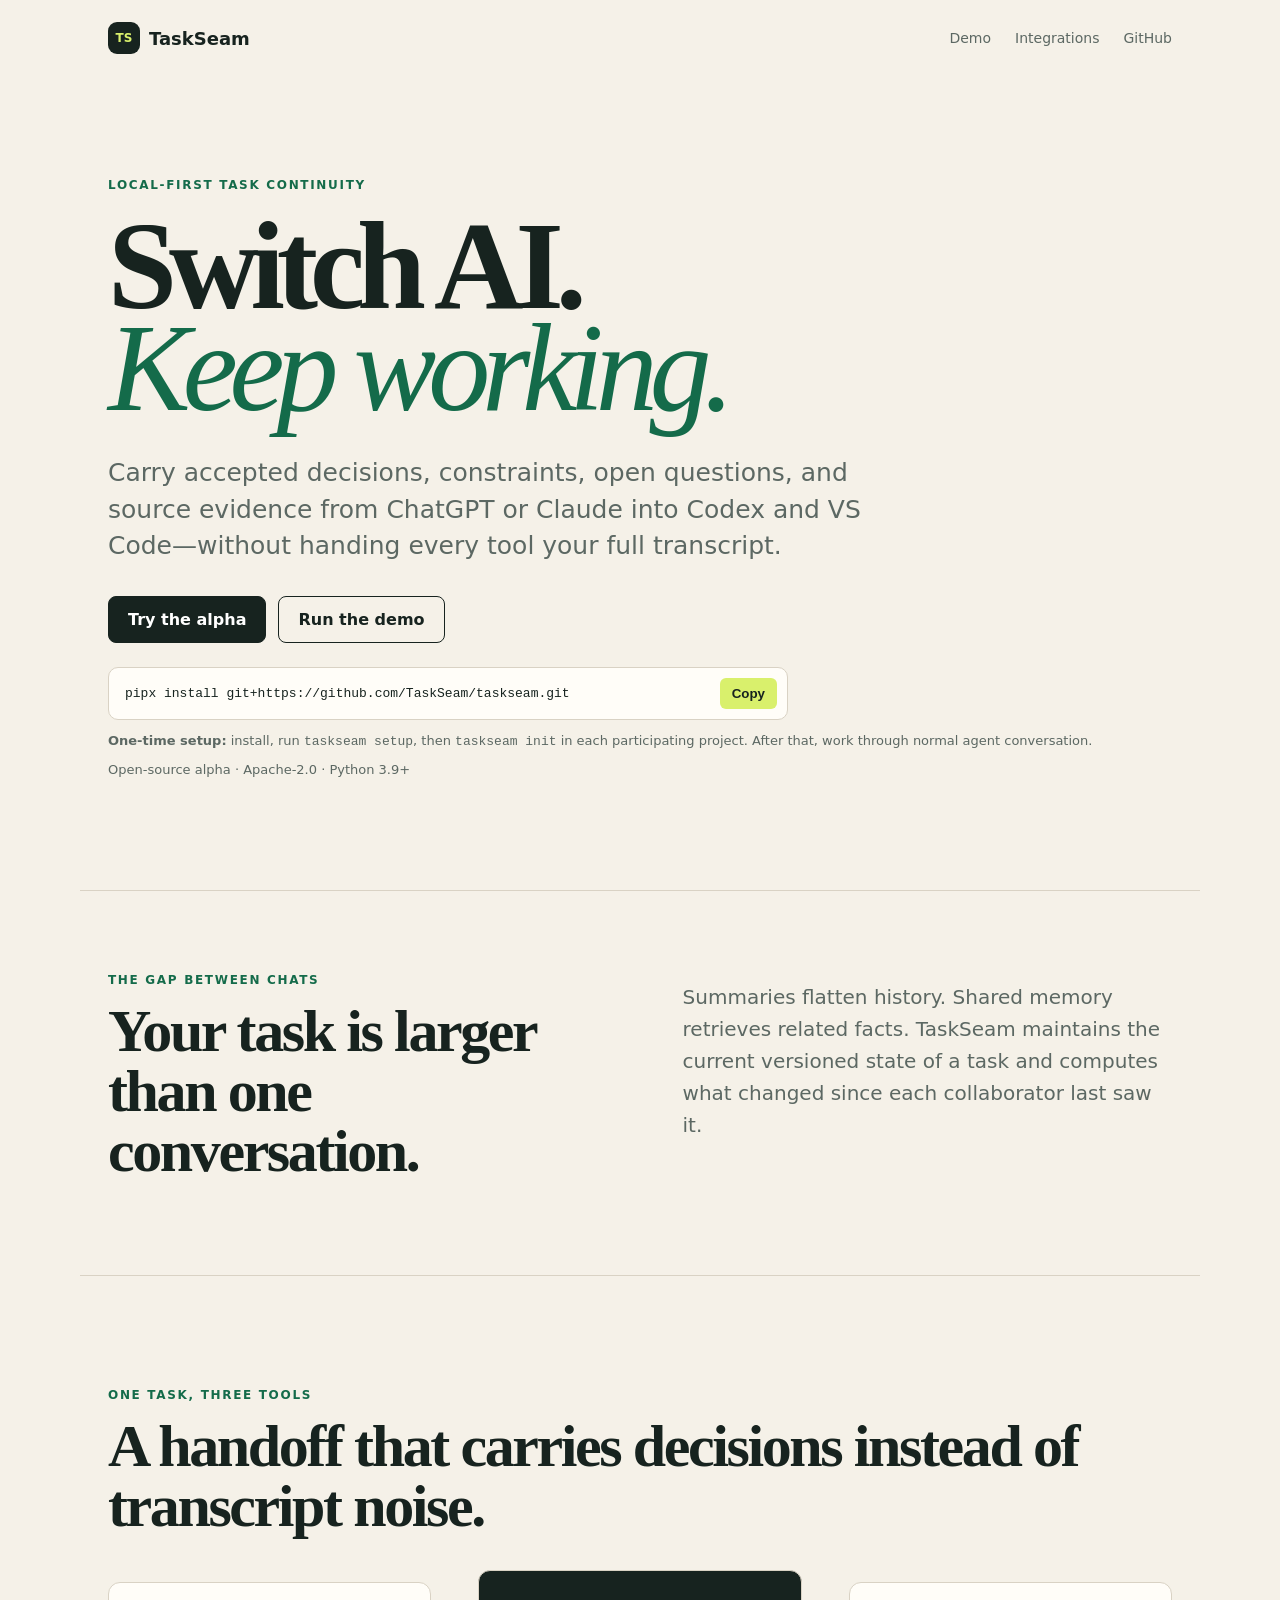
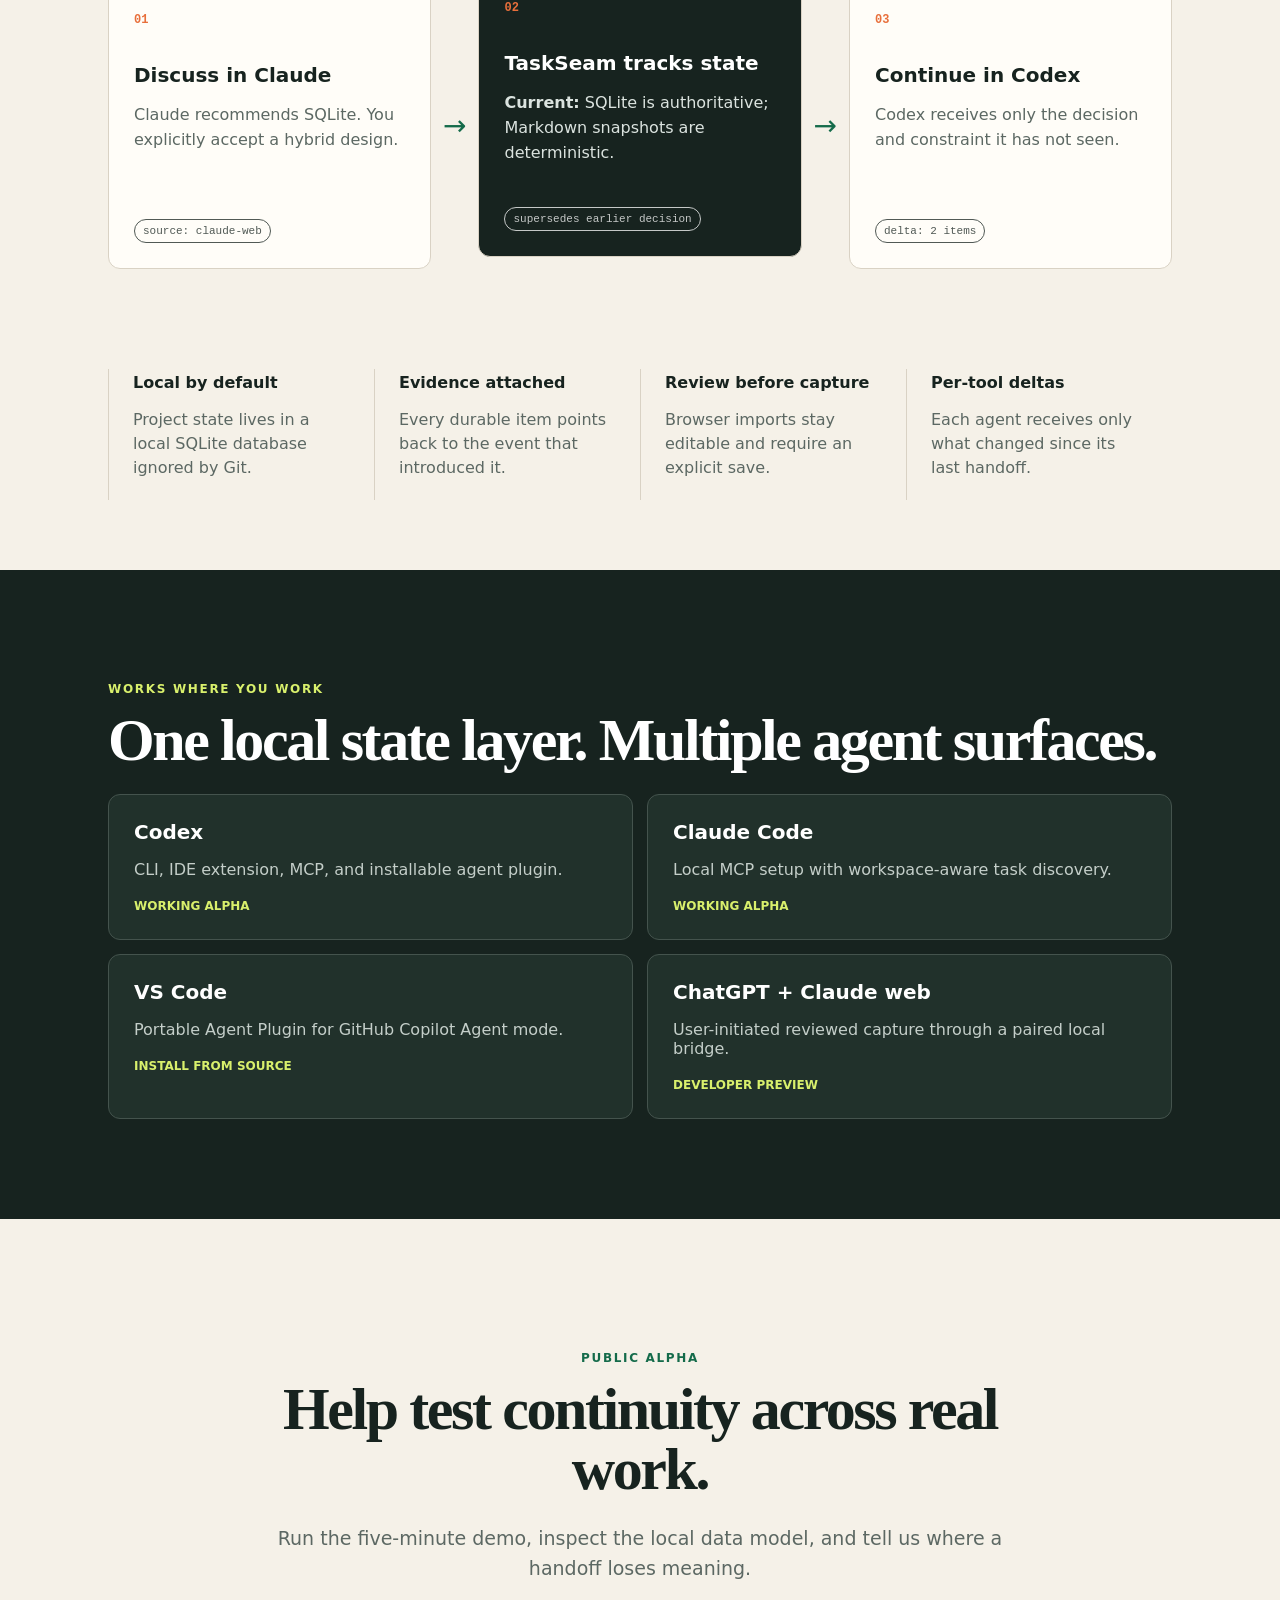
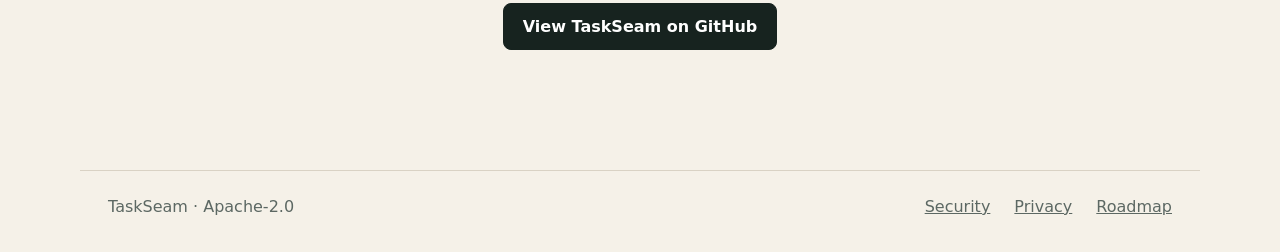
==== site/index.html @ 52f218f9 "Simplify public onboarding" ====
<!doctype html>
<html lang="en">
<head>
  <meta charset="utf-8">
  <meta name="viewport" content="width=device-width,initial-scale=1">
  <meta name="description" content="TaskSeam keeps accepted decisions, open questions, and source evidence continuous across AI tools.">
  <title>TaskSeam — Switch AI. Keep working.</title>
  <link rel="stylesheet" href="styles.css">
</head>
<body>
  <header class="nav wrap">
    <a class="brand" href="#top" aria-label="TaskSeam home"><span>TS</span> TaskSeam</a>
    <nav aria-label="Main navigation">
      <a href="#demo">Demo</a>
      <a href="#integrations">Integrations</a>
      <a href="https://github.com/TaskSeam/taskseam">GitHub</a>
    </nav>
  </header>

  <main id="top">
    <section class="hero wrap">
      <p class="eyebrow">LOCAL-FIRST TASK CONTINUITY</p>
      <h1>Switch AI.<br><em>Keep working.</em></h1>
      <p class="lede">Carry accepted decisions, constraints, open questions, and source evidence from ChatGPT or Claude into Codex and VS Code—without handing every tool your full transcript.</p>
      <div class="actions">
        <a class="button primary" href="https://github.com/TaskSeam/taskseam/blob/main/docs/QUICKSTART.md">Try the alpha</a>
        <a class="button" href="https://github.com/TaskSeam/taskseam/blob/main/docs/DEMO.md">Run the demo</a>
      </div>
      <div class="install" aria-label="Install command">
        <code>pipx install git+https://github.com/TaskSeam/taskseam.git</code>
        <button id="copy" type="button">Copy</button>
      </div>
      <p class="availability"><strong>One-time setup:</strong> install, run <code>taskseam setup</code>, then <code>taskseam init</code> in each participating project. After that, work through normal agent conversation.</p>
      <p class="availability">Open-source alpha · Apache-2.0 · Python 3.9+</p>
    </section>

    <section class="problem wrap">
      <div>
        <p class="eyebrow">THE GAP BETWEEN CHATS</p>
        <h2>Your task is larger than one conversation.</h2>
      </div>
      <p>Summaries flatten history. Shared memory retrieves related facts. TaskSeam maintains the current versioned state of a task and computes what changed since each collaborator last saw it.</p>
    </section>

    <section id="demo" class="demo wrap">
      <p class="eyebrow">ONE TASK, THREE TOOLS</p>
      <h2>A handoff that carries decisions instead of transcript noise.</h2>
      <div class="flow" aria-label="TaskSeam example flow">
        <article>
          <span class="number">01</span>
          <h3>Discuss in Claude</h3>
          <p>Claude recommends SQLite. You explicitly accept a hybrid design.</p>
          <span class="tag">source: claude-web</span>
        </article>
        <div class="arrow" aria-hidden="true">→</div>
        <article class="state">
          <span class="number">02</span>
          <h3>TaskSeam tracks state</h3>
          <p><strong>Current:</strong> SQLite is authoritative; Markdown snapshots are deterministic.</p>
          <span class="tag">supersedes earlier decision</span>
        </article>
        <div class="arrow" aria-hidden="true">→</div>
        <article>
          <span class="number">03</span>
          <h3>Continue in Codex</h3>
          <p>Codex receives only the decision and constraint it has not seen.</p>
          <span class="tag">delta: 2 items</span>
        </article>
      </div>
    </section>

    <section class="principles wrap">
      <article><strong>Local by default</strong><p>Project state lives in a local SQLite database ignored by Git.</p></article>
      <article><strong>Evidence attached</strong><p>Every durable item points back to the event that introduced it.</p></article>
      <article><strong>Review before capture</strong><p>Browser imports stay editable and require an explicit save.</p></article>
      <article><strong>Per-tool deltas</strong><p>Each agent receives only what changed since its last handoff.</p></article>
    </section>

    <section id="integrations" class="integrations wrap">
      <p class="eyebrow">WORKS WHERE YOU WORK</p>
      <h2>One local state layer. Multiple agent surfaces.</h2>
      <div class="grid">
        <article><h3>Codex</h3><p>CLI, IDE extension, MCP, and installable agent plugin.</p><span>Working alpha</span></article>
        <article><h3>Claude Code</h3><p>Local MCP setup with workspace-aware task discovery.</p><span>Working alpha</span></article>
        <article><h3>VS Code</h3><p>Portable Agent Plugin for GitHub Copilot Agent mode.</p><span>Install from source</span></article>
        <article><h3>ChatGPT + Claude web</h3><p>User-initiated reviewed capture through a paired local bridge.</p><span>Developer preview</span></article>
      </div>
    </section>

    <section class="cta wrap">
      <p class="eyebrow">PUBLIC ALPHA</p>
      <h2>Help test continuity across real work.</h2>
      <p>Run the five-minute demo, inspect the local data model, and tell us where a handoff loses meaning.</p>
      <a class="button primary" href="https://github.com/TaskSeam/taskseam">View TaskSeam on GitHub</a>
    </section>
  </main>

  <footer class="wrap">
    <span>TaskSeam · Apache-2.0</span>
    <a href="https://github.com/TaskSeam/taskseam/blob/main/SECURITY.md">Security</a>
    <a href="https://github.com/TaskSeam/taskseam/blob/main/PRIVACY.md">Privacy</a>
    <a href="https://github.com/TaskSeam/taskseam/blob/main/ROADMAP.md">Roadmap</a>
  </footer>
  <script src="site.js"></script>
</body>
</html>
---- site/styles.css ----
:root {
  --ink: #17231f;
  --muted: #5c6863;
  --paper: #f5f1e8;
  --panel: #fffdf8;
  --line: #d9d2c4;
  --green: #146b4a;
  --lime: #d9f06c;
  --orange: #e86f3b;
}
* { box-sizing: border-box; }
html { scroll-behavior: smooth; }
body { background: var(--paper); color: var(--ink); font-family: Inter, ui-sans-serif, system-ui, sans-serif; margin: 0; }
a { color: inherit; }
.wrap { margin: auto; max-width: 1120px; padding-left: 28px; padding-right: 28px; }
.nav { align-items: center; display: flex; height: 76px; justify-content: space-between; }
.brand { align-items: center; display: flex; font-size: 18px; font-weight: 800; gap: 9px; text-decoration: none; }
.brand span { align-items: center; background: var(--ink); border-radius: 9px; color: var(--lime); display: inline-flex; font-size: 12px; height: 32px; justify-content: center; width: 32px; }
nav { display: flex; gap: 24px; }
nav a { color: var(--muted); font-size: 14px; text-decoration: none; }
.hero { padding-bottom: 100px; padding-top: 90px; }
.eyebrow { color: var(--green); font-size: 12px; font-weight: 800; letter-spacing: .14em; }
h1 { font-family: Georgia, serif; font-size: clamp(64px, 10vw, 124px); letter-spacing: -.065em; line-height: .82; margin: 24px 0 36px; max-width: 900px; }
h1 em { color: var(--green); font-weight: 400; }
.lede { color: var(--muted); font-size: clamp(18px, 2.2vw, 25px); line-height: 1.45; max-width: 760px; }
.actions { display: flex; flex-wrap: wrap; gap: 12px; margin: 32px 0 24px; }
.button { border: 1px solid var(--ink); border-radius: 8px; display: inline-block; font-weight: 750; padding: 13px 19px; text-decoration: none; }
.button.primary { background: var(--ink); color: white; }
.install { align-items: center; background: var(--panel); border: 1px solid var(--line); border-radius: 10px; display: flex; justify-content: space-between; max-width: 680px; padding: 10px 10px 10px 16px; }
.install code { overflow: hidden; text-overflow: ellipsis; white-space: nowrap; }
.install button { background: var(--lime); border: 0; border-radius: 6px; color: var(--ink); cursor: pointer; font-weight: 800; padding: 8px 12px; }
.availability { color: var(--muted); font-size: 13px; }
.problem { border-bottom: 1px solid var(--line); border-top: 1px solid var(--line); display: grid; gap: 8%; grid-template-columns: 1fr 1fr; padding-bottom: 70px; padding-top: 70px; }
h2 { font-family: Georgia, serif; font-size: clamp(36px, 5vw, 60px); letter-spacing: -.04em; line-height: 1; margin: 14px 0 24px; }
.problem > p { color: var(--muted); font-size: 20px; line-height: 1.6; }
.demo, .integrations { padding-bottom: 100px; padding-top: 100px; }
.flow { align-items: stretch; display: grid; grid-template-columns: 1fr auto 1fr auto 1fr; margin-top: 46px; }
.flow article, .grid article { background: var(--panel); border: 1px solid var(--line); border-radius: 12px; padding: 25px; }
.flow article.state { background: var(--ink); color: white; transform: translateY(-12px); }
.number { color: var(--orange); font-family: ui-monospace, monospace; font-size: 12px; font-weight: 800; }
h3 { font-size: 20px; margin: 36px 0 10px; }
.flow p { color: var(--muted); line-height: 1.55; min-height: 100px; }
.flow .state p { color: #dbe3df; }
.tag { border: 1px solid currentColor; border-radius: 99px; display: inline-block; font-family: ui-monospace, monospace; font-size: 11px; opacity: .75; padding: 5px 8px; }
.arrow { align-self: center; color: var(--green); font-size: 28px; padding: 0 12px; }
.principles { display: grid; grid-template-columns: repeat(4, 1fr); padding-bottom: 70px; }
.principles article { border-left: 1px solid var(--line); padding: 4px 24px; }
.principles p { color: var(--muted); line-height: 1.5; }
.integrations { background: var(--ink); color: white; max-width: none; }
.integrations > * { margin-left: auto; margin-right: auto; max-width: 1064px; }
.integrations .eyebrow { color: var(--lime); }
.grid { display: grid; gap: 14px; grid-template-columns: repeat(2, 1fr); }
.grid article { background: #21312b; border-color: #44534d; }
.grid h3 { margin-top: 0; }
.grid p { color: #c4cec9; }
.grid span { color: var(--lime); font-size: 12px; font-weight: 800; text-transform: uppercase; }
.cta { padding-bottom: 120px; padding-top: 120px; text-align: center; }
.cta h2, .cta p { margin-left: auto; margin-right: auto; max-width: 760px; }
.cta > p:not(.eyebrow) { color: var(--muted); font-size: 19px; line-height: 1.6; }
footer { border-top: 1px solid var(--line); color: var(--muted); display: flex; gap: 24px; padding-bottom: 36px; padding-top: 26px; }
footer span { margin-right: auto; }
@media (max-width: 760px) {
  nav a:not(:last-child) { display: none; }
  .hero { padding-top: 56px; }
  .problem, .grid { grid-template-columns: 1fr; }
  .flow { grid-template-columns: 1fr; gap: 12px; }
  .arrow { padding: 0; text-align: center; transform: rotate(90deg); }
  .flow article.state { transform: none; }
  .principles { grid-template-columns: 1fr 1fr; gap: 24px 0; }
  .install { align-items: stretch; flex-direction: column; }
}
@media (prefers-reduced-motion: no-preference) {
  .button, .install button { transition: transform .15s ease, box-shadow .15s ease; }
  .button:hover, .install button:hover { box-shadow: 4px 4px 0 var(--lime); transform: translate(-2px, -2px); }
}
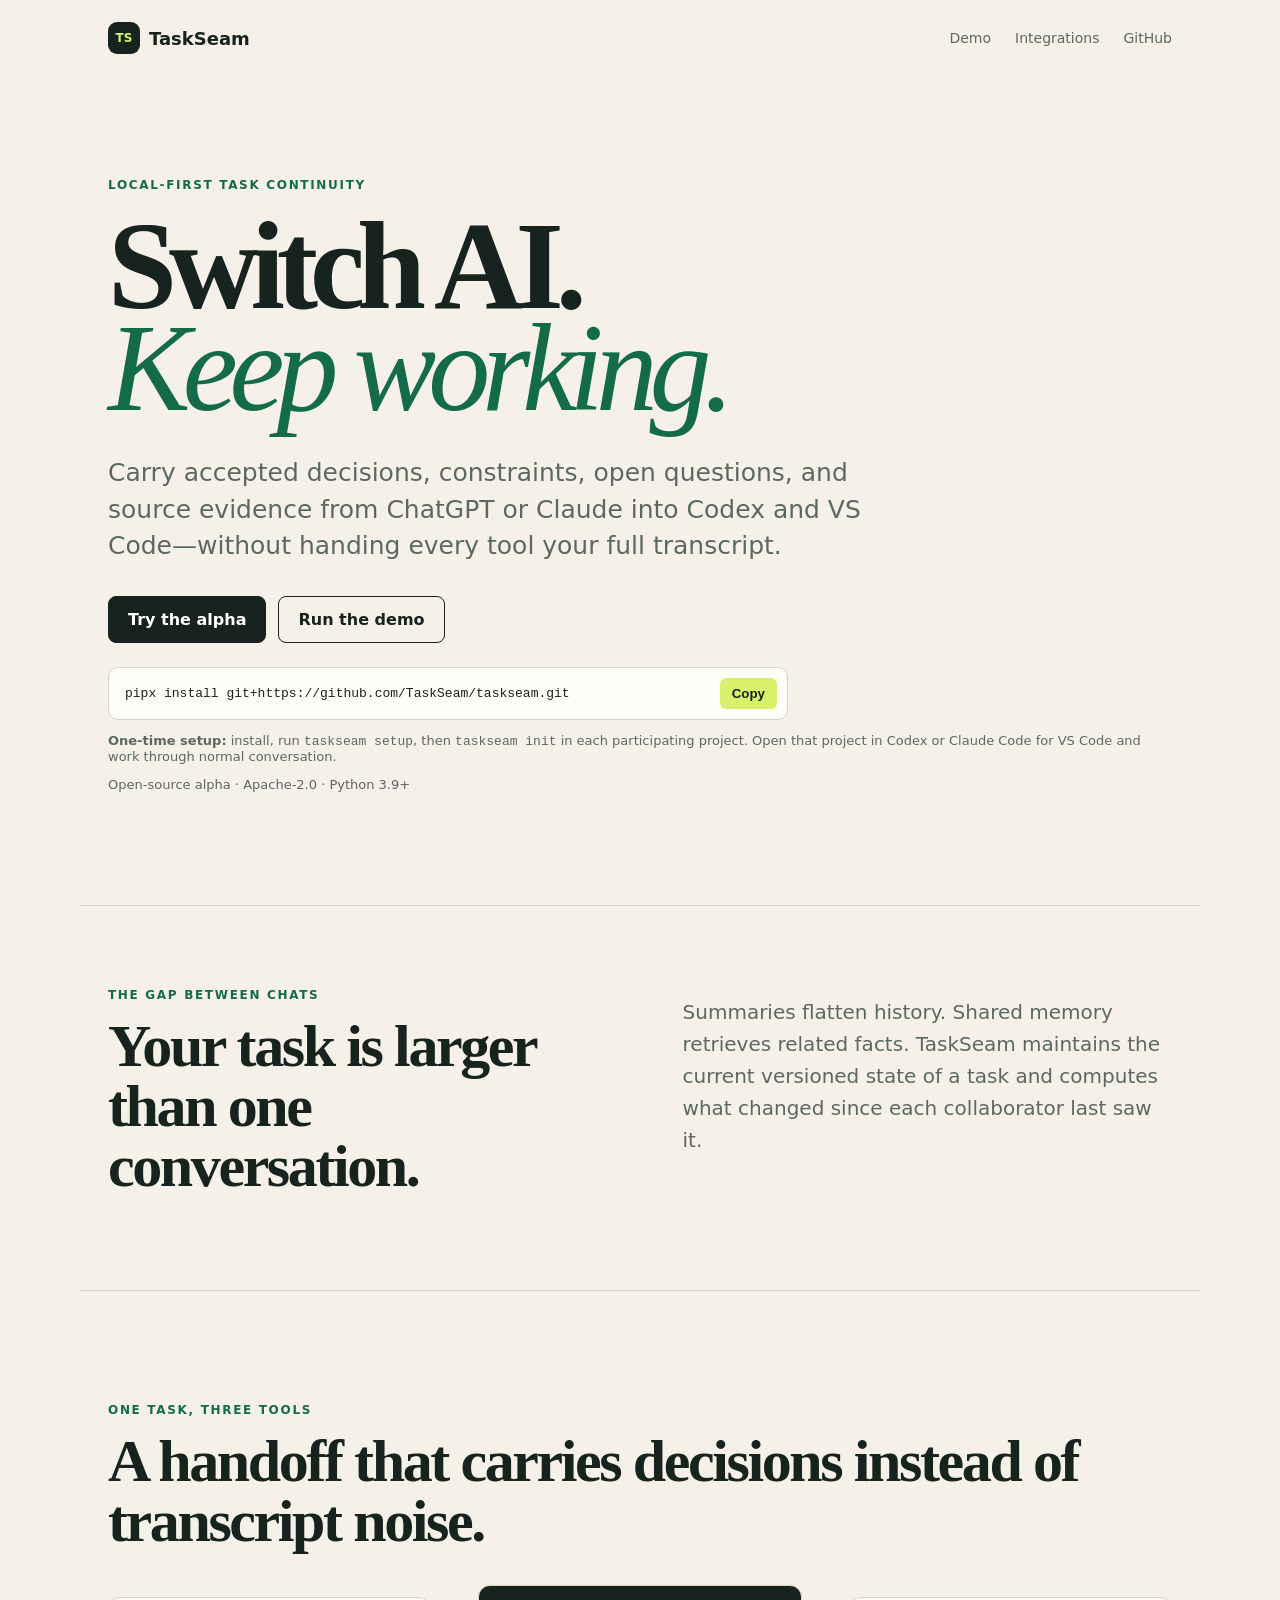
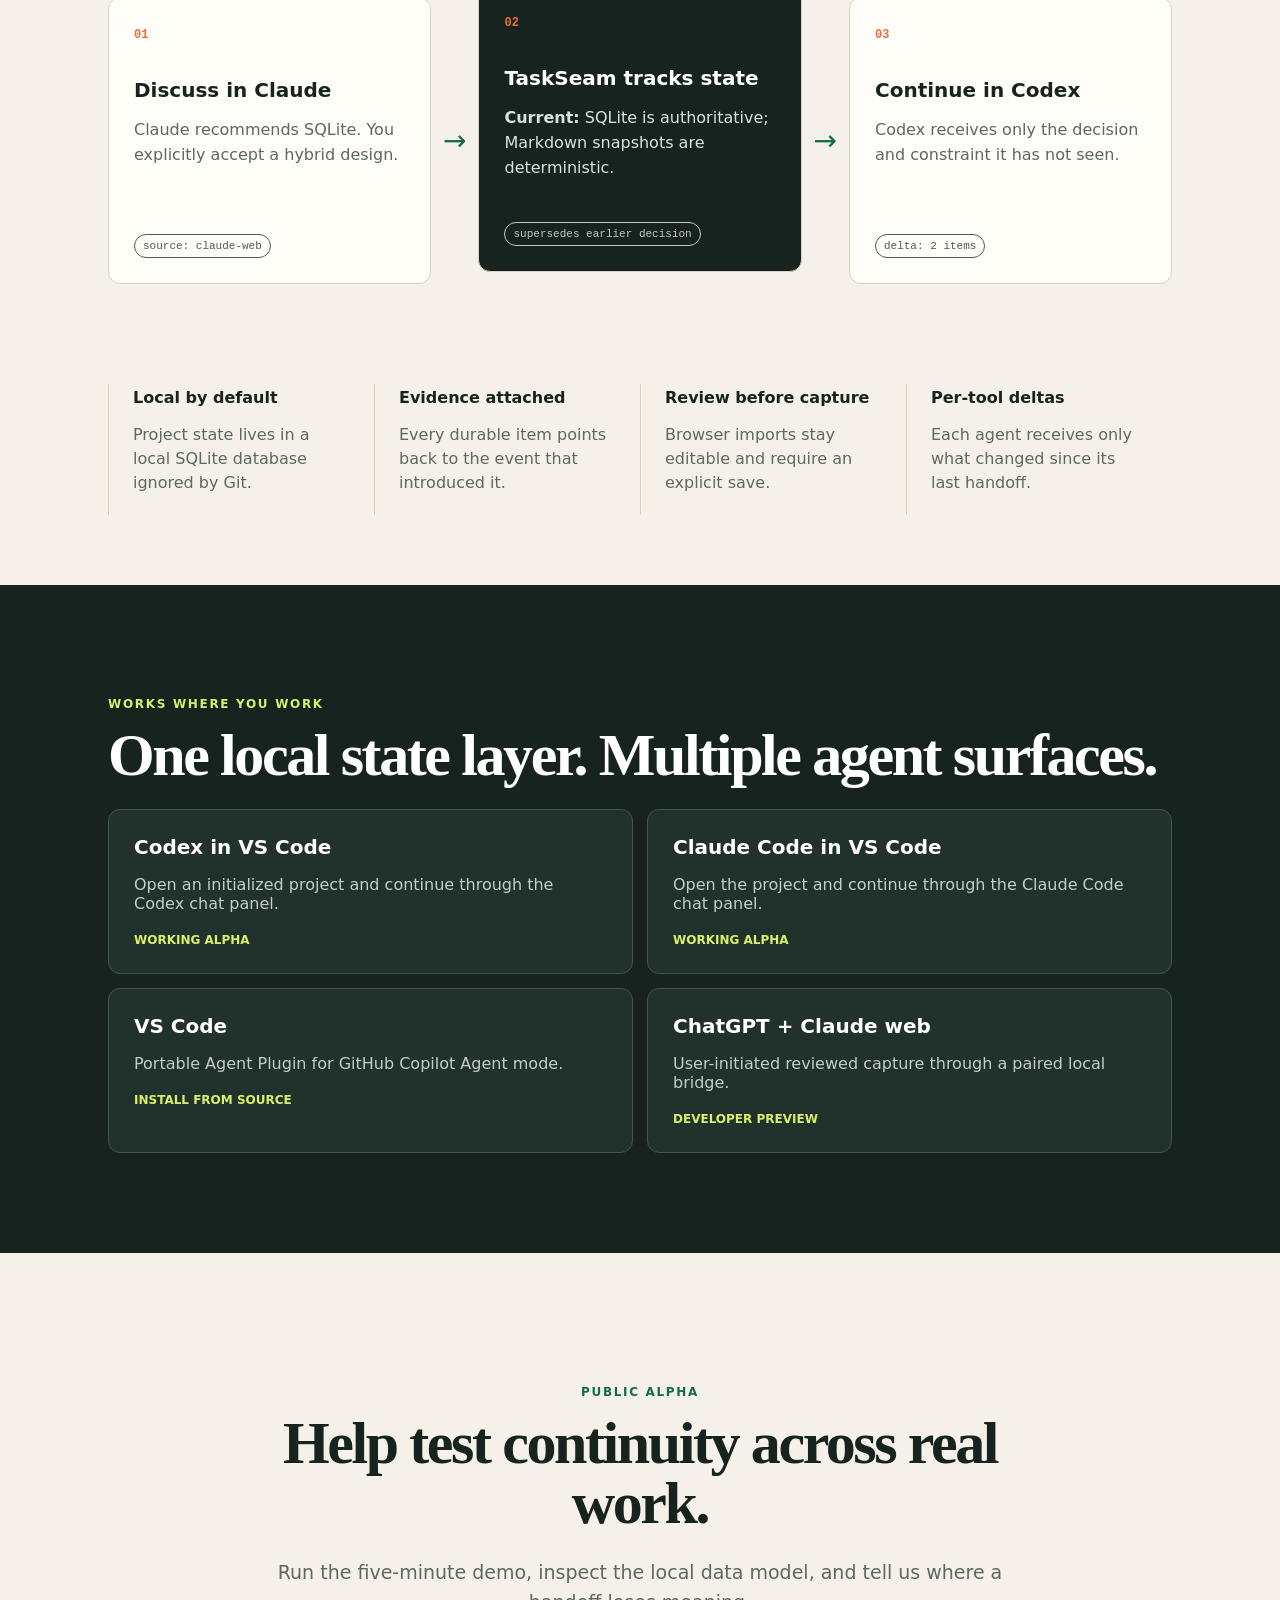
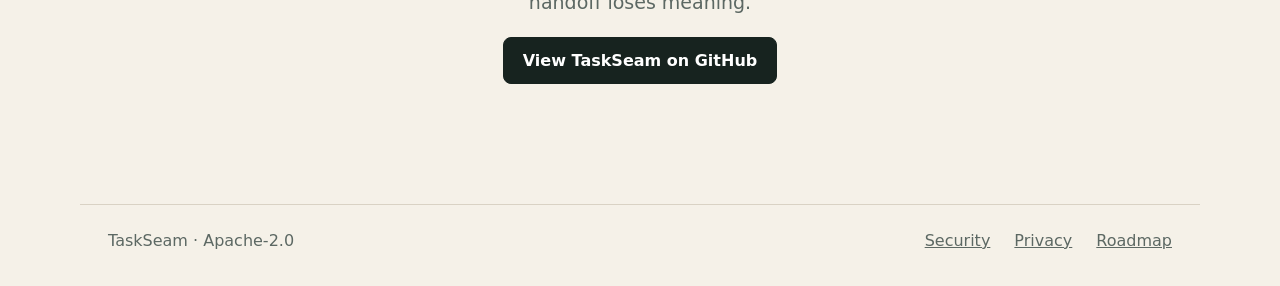
==== commit 7ddcdf2b: "Document editor-first TaskSeam setup" ====
--- a/site/index.html
+++ b/site/index.html
@@ -30,7 +30,7 @@
         <code>pipx install git+https://github.com/TaskSeam/taskseam.git</code>
         <button id="copy" type="button">Copy</button>
       </div>
-      <p class="availability"><strong>One-time setup:</strong> install, run <code>taskseam setup</code>, then <code>taskseam init</code> in each participating project. After that, work through normal agent conversation.</p>
+      <p class="availability"><strong>One-time setup:</strong> install, run <code>taskseam setup</code>, then <code>taskseam init</code> in each participating project. Open that project in Codex or Claude Code for VS Code and work through normal conversation.</p>
       <p class="availability">Open-source alpha · Apache-2.0 · Python 3.9+</p>
     </section>
 
@@ -80,8 +80,8 @@
       <p class="eyebrow">WORKS WHERE YOU WORK</p>
       <h2>One local state layer. Multiple agent surfaces.</h2>
       <div class="grid">
-        <article><h3>Codex</h3><p>CLI, IDE extension, MCP, and installable agent plugin.</p><span>Working alpha</span></article>
-        <article><h3>Claude Code</h3><p>Local MCP setup with workspace-aware task discovery.</p><span>Working alpha</span></article>
+        <article><h3>Codex in VS Code</h3><p>Open an initialized project and continue through the Codex chat panel.</p><span>Working alpha</span></article>
+        <article><h3>Claude Code in VS Code</h3><p>Open the project and continue through the Claude Code chat panel.</p><span>Working alpha</span></article>
         <article><h3>VS Code</h3><p>Portable Agent Plugin for GitHub Copilot Agent mode.</p><span>Install from source</span></article>
         <article><h3>ChatGPT + Claude web</h3><p>User-initiated reviewed capture through a paired local bridge.</p><span>Developer preview</span></article>
       </div>
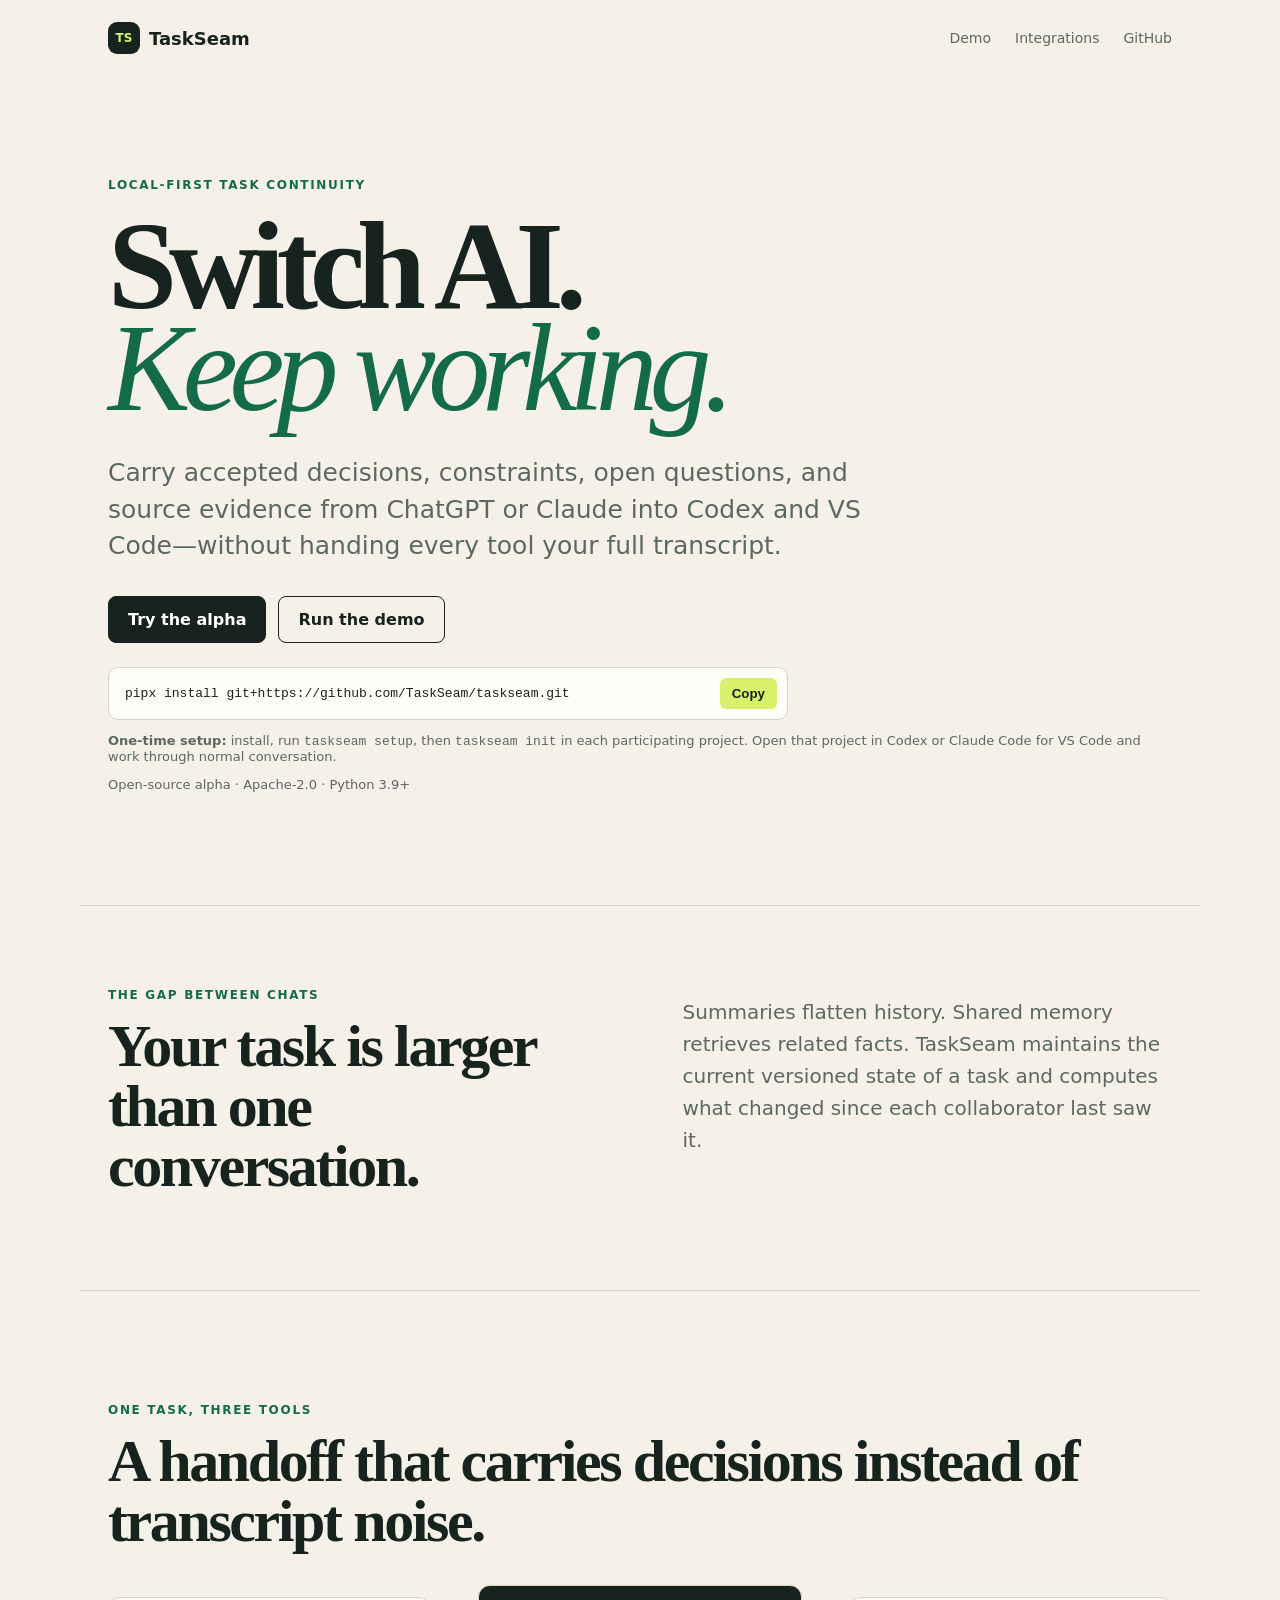
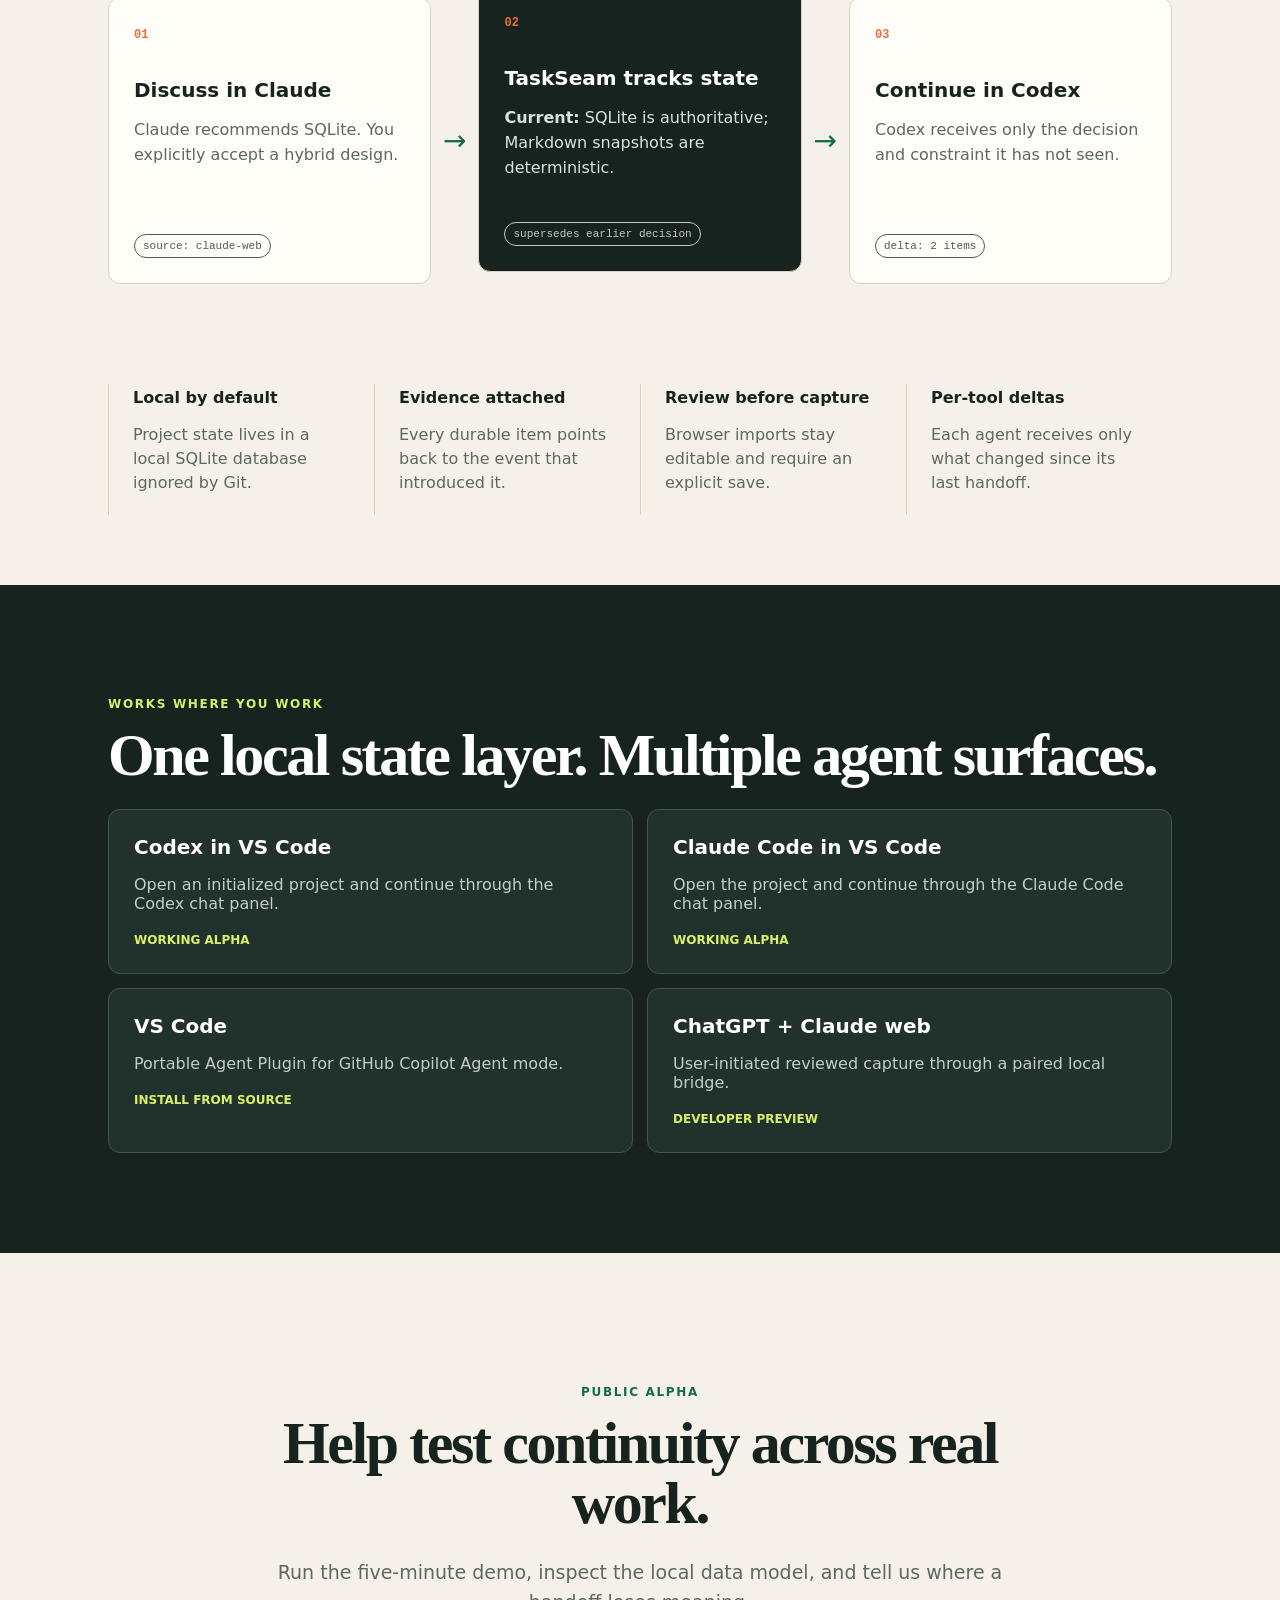
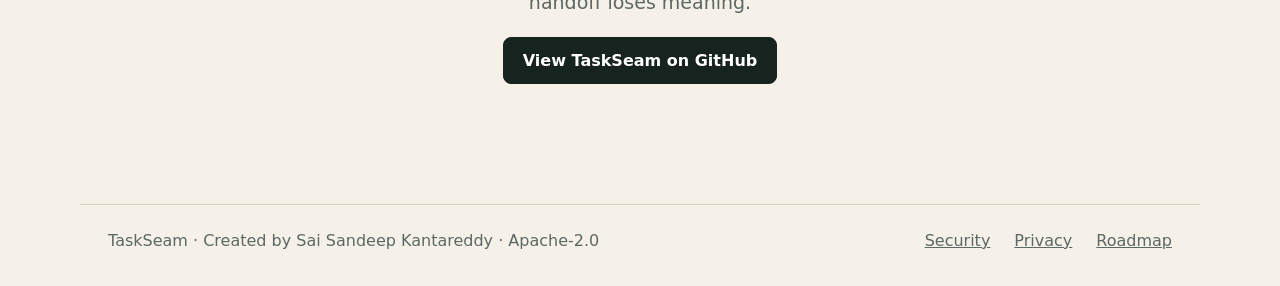
==== commit 472aaaff: "Credit project creator on public site" ====
--- a/site/index.html
+++ b/site/index.html
@@ -3,8 +3,36 @@
 <head>
   <meta charset="utf-8">
   <meta name="viewport" content="width=device-width,initial-scale=1">
-  <meta name="description" content="TaskSeam keeps accepted decisions, open questions, and source evidence continuous across AI tools.">
-  <title>TaskSeam — Switch AI. Keep working.</title>
+  <meta name="description" content="Local-first task continuity for Codex, Claude Code, VS Code, and AI coding agents. Switch tools without losing accepted decisions, constraints, or context.">
+  <meta name="author" content="Sai Sandeep Kantareddy">
+  <meta name="robots" content="index,follow">
+  <link rel="canonical" href="https://taskseam.github.io/taskseam/">
+  <meta property="og:type" content="website">
+  <meta property="og:site_name" content="TaskSeam">
+  <meta property="og:title" content="TaskSeam — Local-first continuity across AI coding agents">
+  <meta property="og:description" content="Switch between Codex, Claude Code, and VS Code agents without losing accepted decisions, constraints, or context.">
+  <meta property="og:url" content="https://taskseam.github.io/taskseam/">
+  <meta name="twitter:card" content="summary">
+  <meta name="twitter:title" content="TaskSeam — Switch AI. Keep working.">
+  <meta name="twitter:description" content="Local-first task continuity across AI coding agents.">
+  <title>TaskSeam — Local-first task continuity for AI coding agents</title>
+  <script type="application/ld+json">
+    {
+      "@context": "https://schema.org",
+      "@type": "SoftwareApplication",
+      "name": "TaskSeam",
+      "applicationCategory": "DeveloperApplication",
+      "operatingSystem": "macOS, Linux, Windows",
+      "description": "Local-first task continuity across AI coding agents.",
+      "url": "https://taskseam.github.io/taskseam/",
+      "codeRepository": "https://github.com/TaskSeam/taskseam",
+      "license": "https://www.apache.org/licenses/LICENSE-2.0",
+      "author": {
+        "@type": "Person",
+        "name": "Sai Sandeep Kantareddy"
+      }
+    }
+  </script>
   <link rel="stylesheet" href="styles.css">
 </head>
 <body>
@@ -96,7 +124,7 @@
   </main>
 
   <footer class="wrap">
-    <span>TaskSeam · Apache-2.0</span>
+    <span>TaskSeam · Created by Sai Sandeep Kantareddy · Apache-2.0</span>
     <a href="https://github.com/TaskSeam/taskseam/blob/main/SECURITY.md">Security</a>
     <a href="https://github.com/TaskSeam/taskseam/blob/main/PRIVACY.md">Privacy</a>
     <a href="https://github.com/TaskSeam/taskseam/blob/main/ROADMAP.md">Roadmap</a>
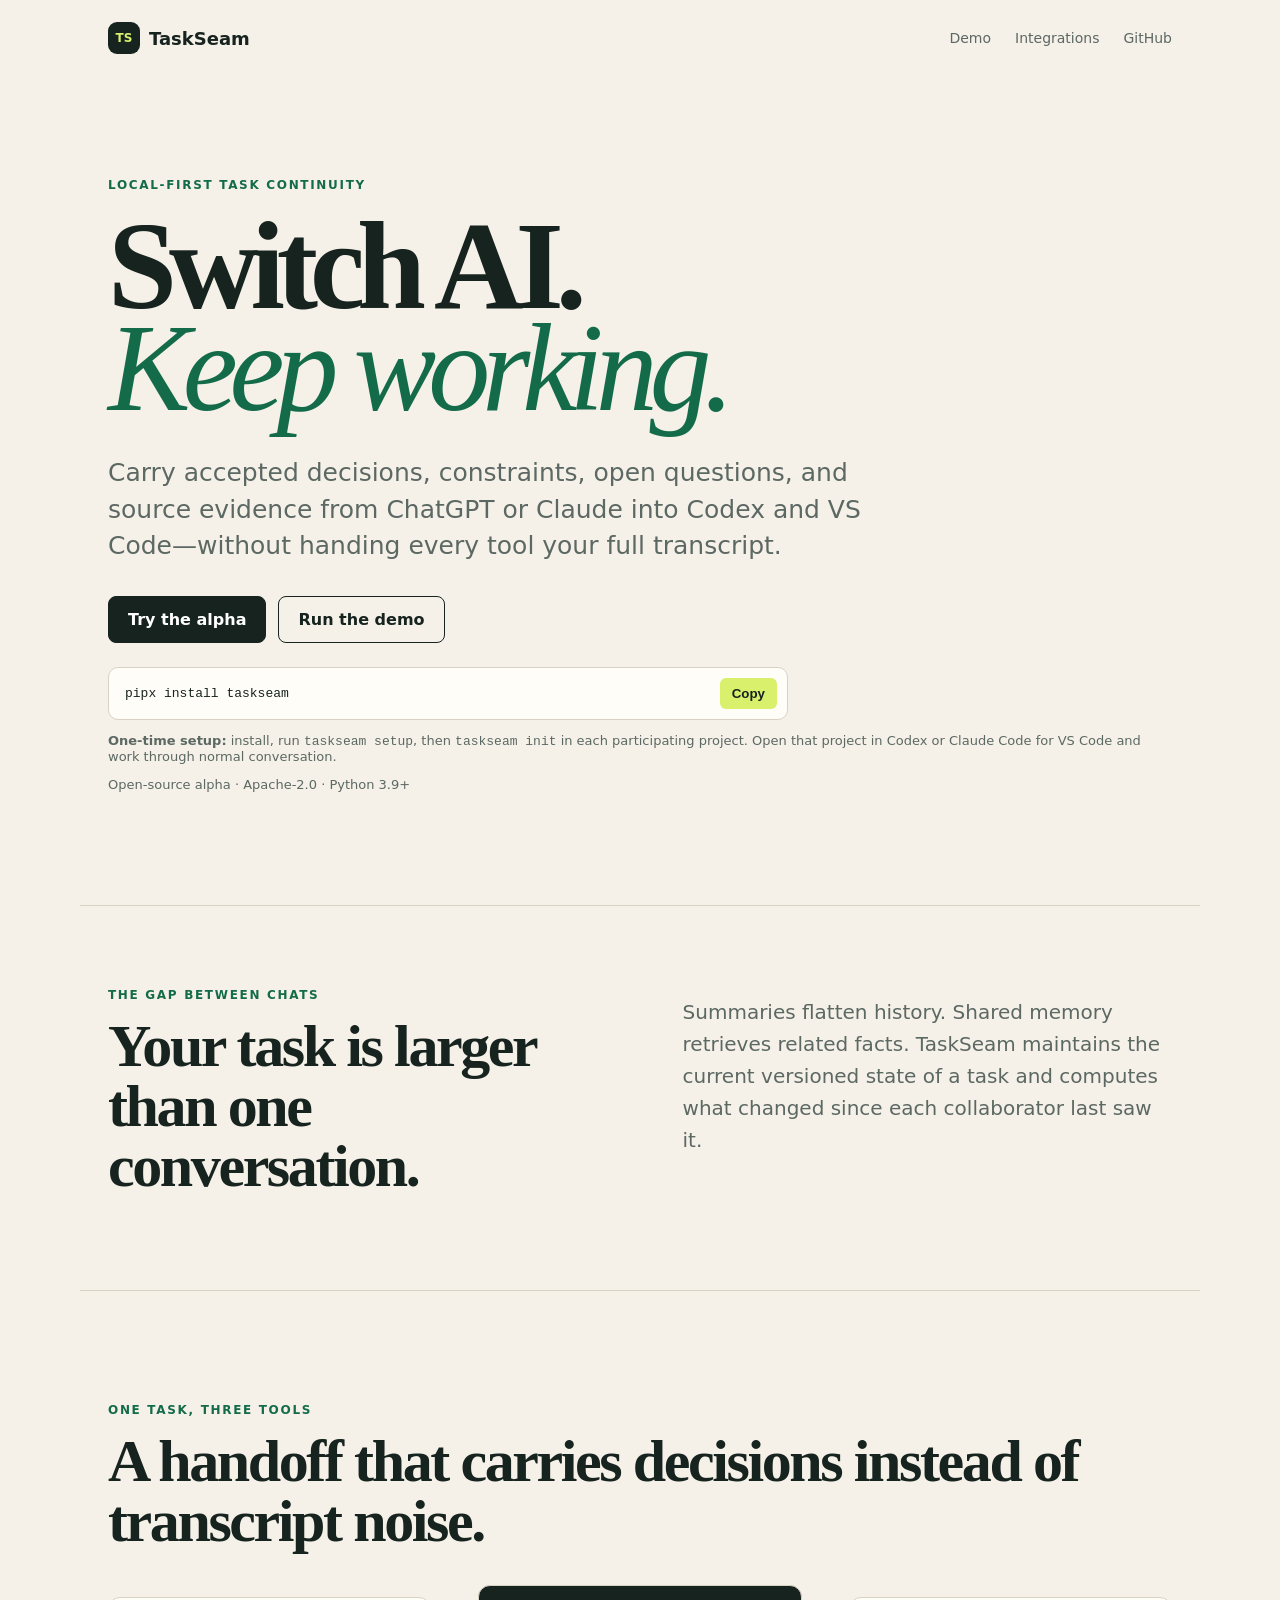
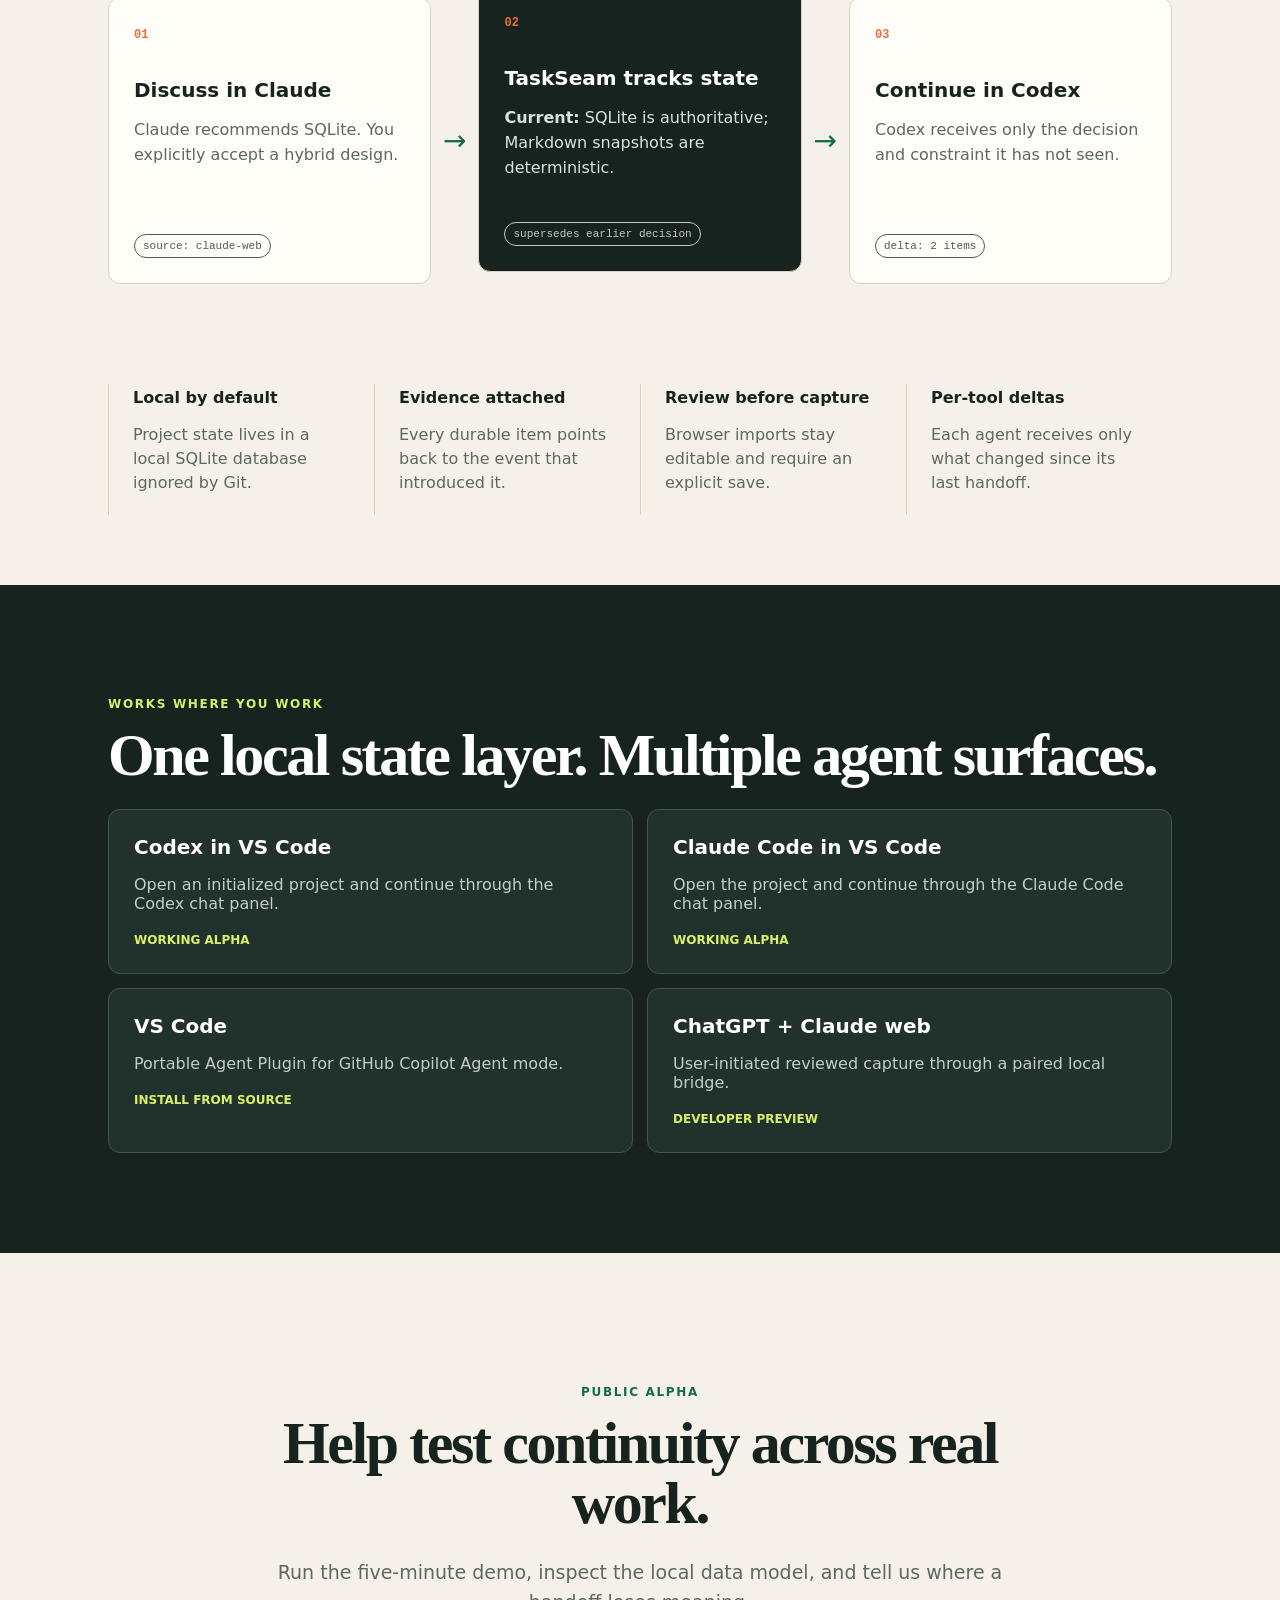
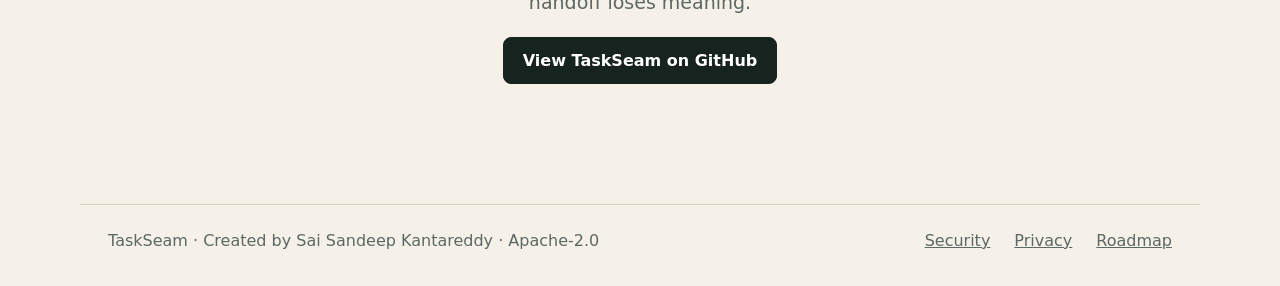
==== commit 9e21d5f8: "Use PyPI install in public onboarding" ====
--- a/site/index.html
+++ b/site/index.html
@@ -55,7 +55,7 @@
         <a class="button" href="https://github.com/TaskSeam/taskseam/blob/main/docs/DEMO.md">Run the demo</a>
       </div>
       <div class="install" aria-label="Install command">
-        <code>pipx install git+https://github.com/TaskSeam/taskseam.git</code>
+        <code>pipx install taskseam</code>
         <button id="copy" type="button">Copy</button>
       </div>
       <p class="availability"><strong>One-time setup:</strong> install, run <code>taskseam setup</code>, then <code>taskseam init</code> in each participating project. Open that project in Codex or Claude Code for VS Code and work through normal conversation.</p>
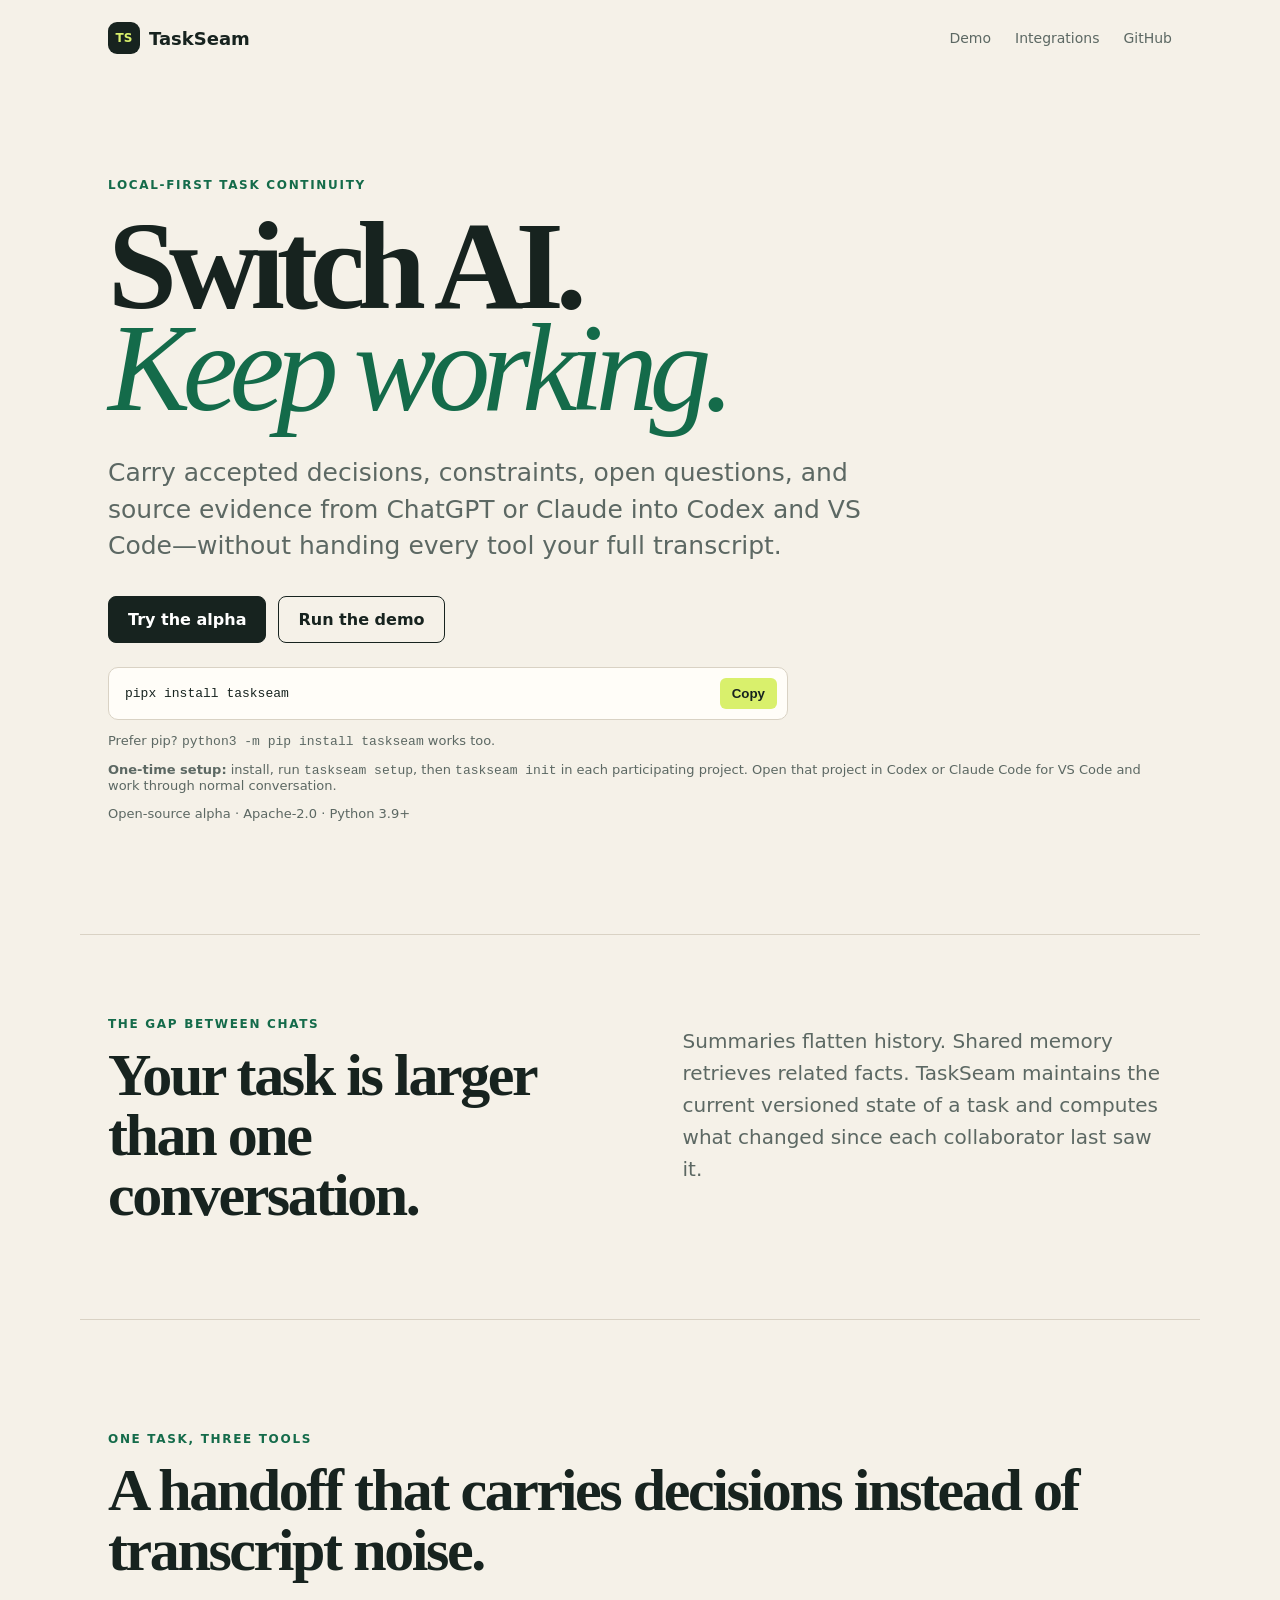
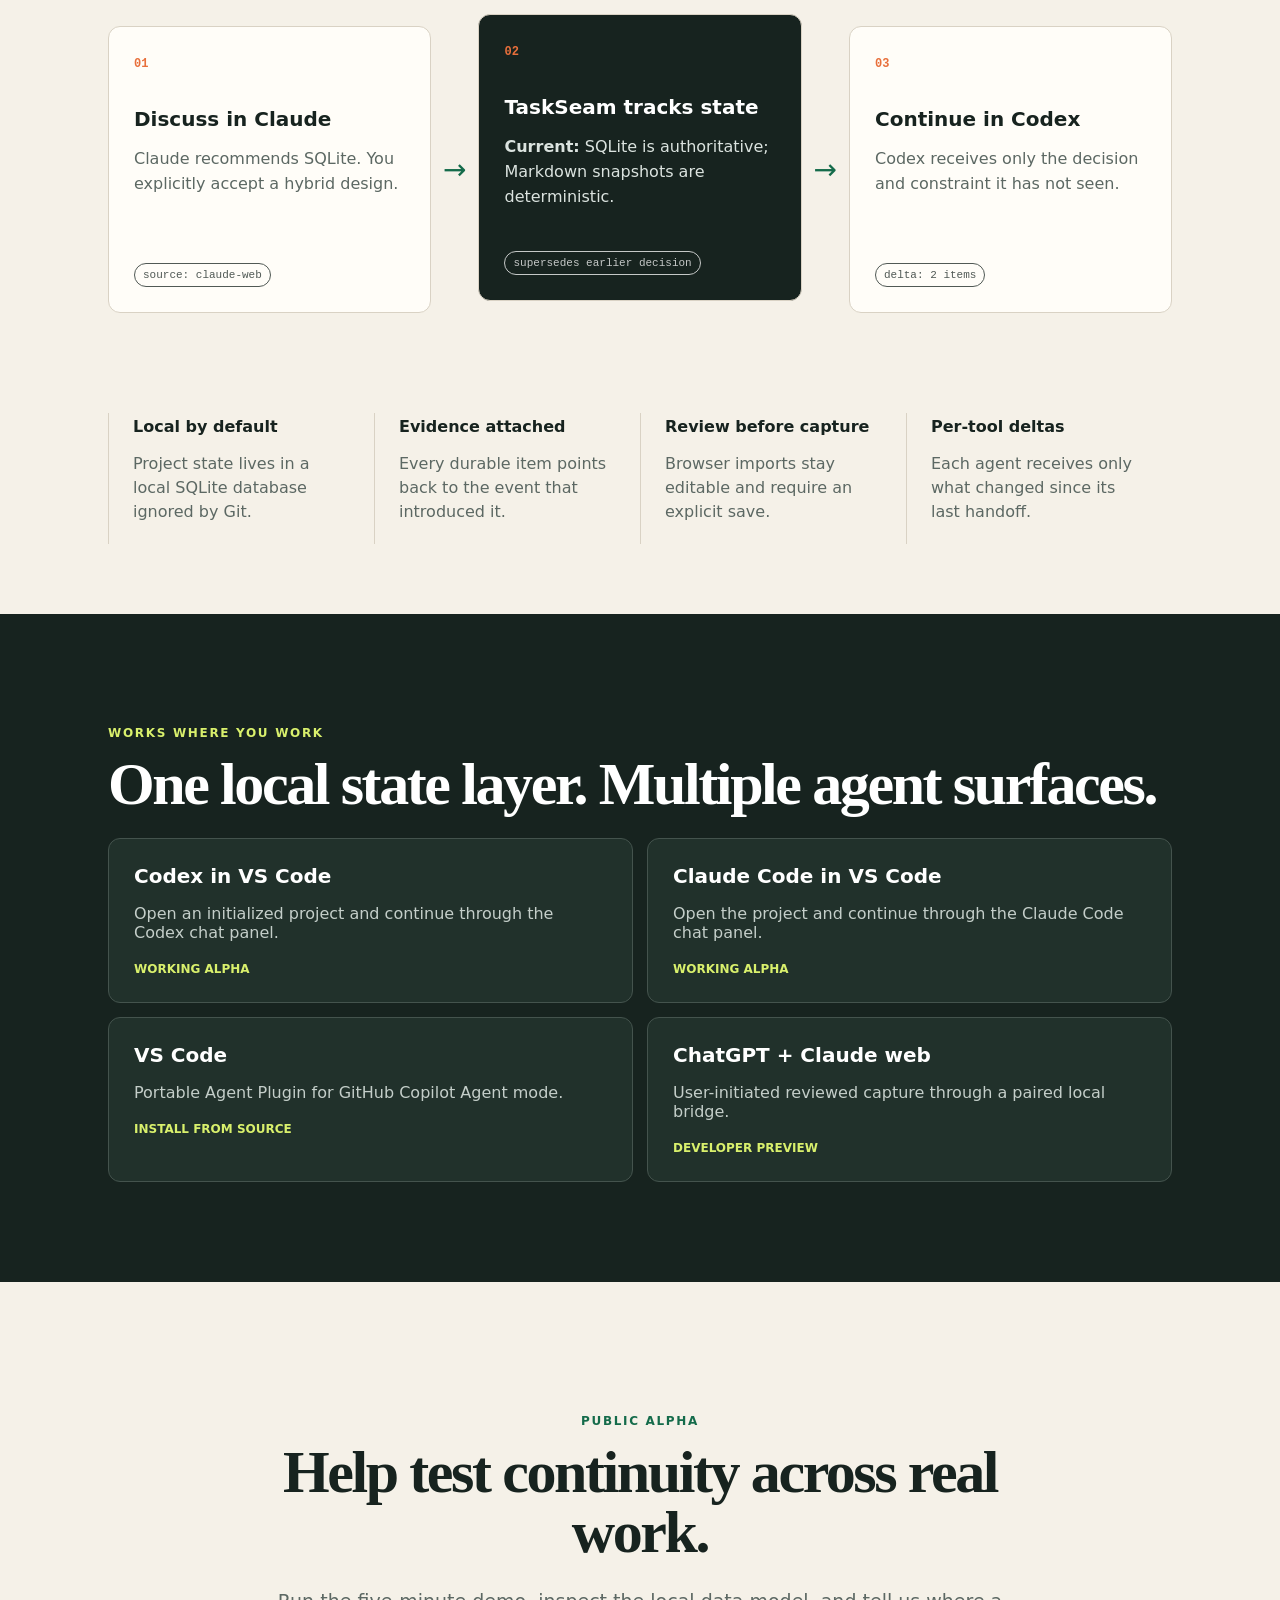
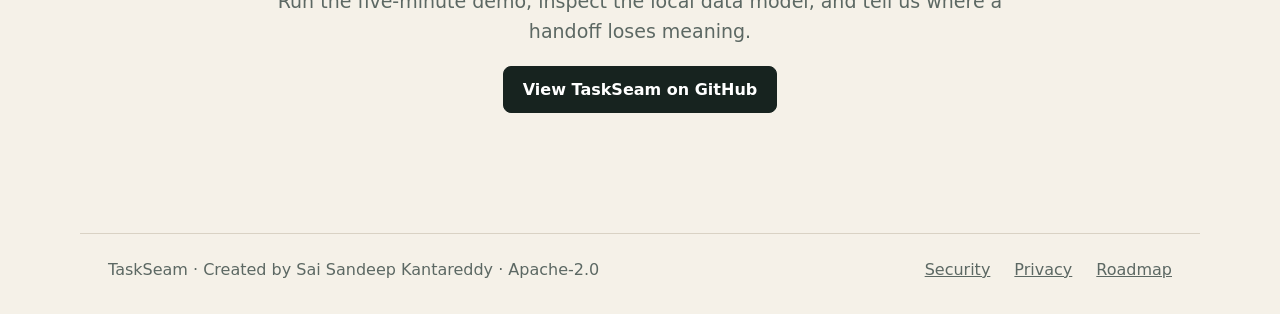
==== commit 03c6bcfc: "Document pip and pipx installation" ====
--- a/site/index.html
+++ b/site/index.html
@@ -58,6 +58,7 @@
         <code>pipx install taskseam</code>
         <button id="copy" type="button">Copy</button>
       </div>
+      <p class="availability">Prefer pip? <code>python3 -m pip install taskseam</code> works too.</p>
       <p class="availability"><strong>One-time setup:</strong> install, run <code>taskseam setup</code>, then <code>taskseam init</code> in each participating project. Open that project in Codex or Claude Code for VS Code and work through normal conversation.</p>
       <p class="availability">Open-source alpha · Apache-2.0 · Python 3.9+</p>
     </section>
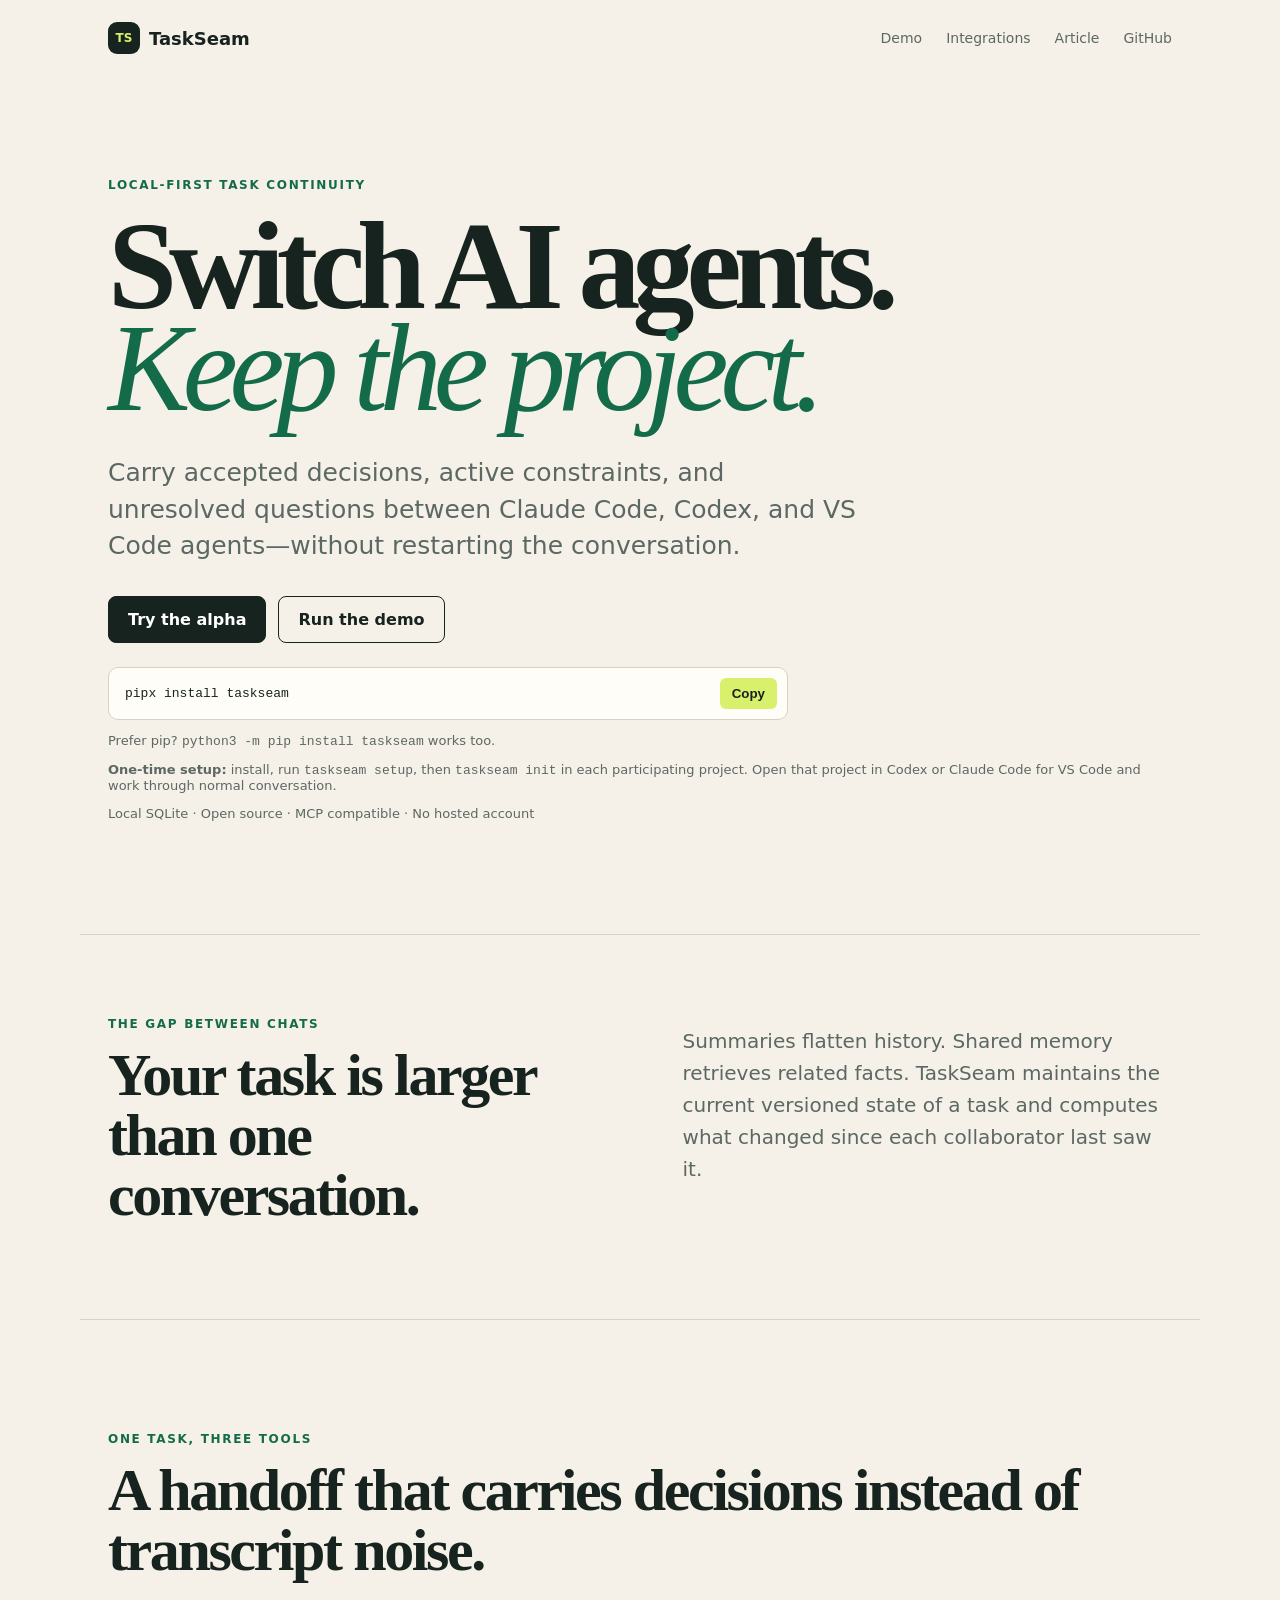
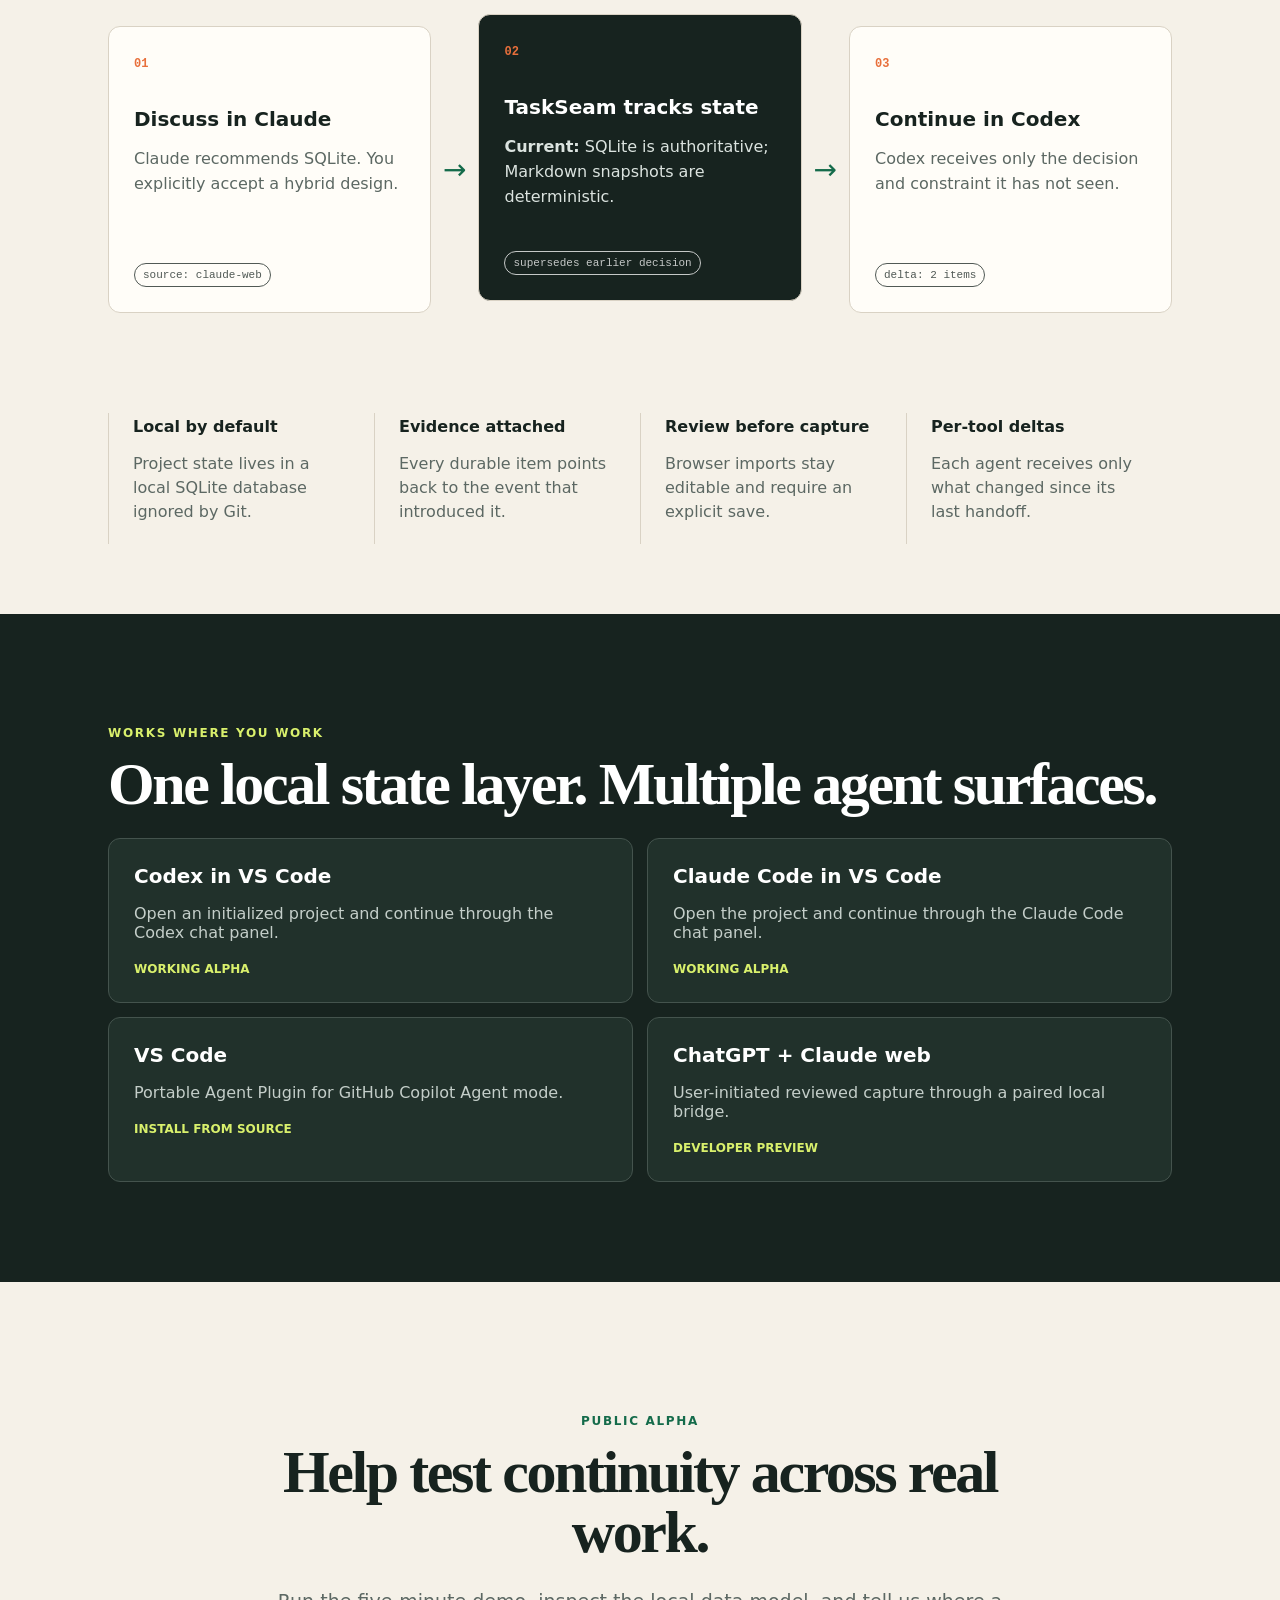
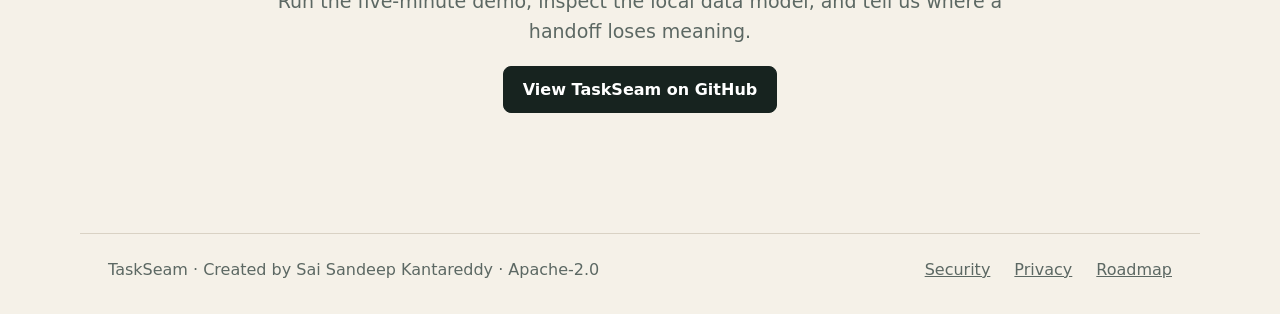
==== commit 7a937edd: "Lead with the cross-agent continuity story" ====
--- a/site/index.html
+++ b/site/index.html
@@ -41,6 +41,7 @@
     <nav aria-label="Main navigation">
       <a href="#demo">Demo</a>
       <a href="#integrations">Integrations</a>
+      <a href="https://github.com/TaskSeam/taskseam/blob/main/docs/WHY_TASKSEAM.md">Article</a>
       <a href="https://github.com/TaskSeam/taskseam">GitHub</a>
     </nav>
   </header>
@@ -48,8 +49,8 @@
   <main id="top">
     <section class="hero wrap">
       <p class="eyebrow">LOCAL-FIRST TASK CONTINUITY</p>
-      <h1>Switch AI.<br><em>Keep working.</em></h1>
-      <p class="lede">Carry accepted decisions, constraints, open questions, and source evidence from ChatGPT or Claude into Codex and VS Code—without handing every tool your full transcript.</p>
+      <h1>Switch AI agents.<br><em>Keep the project.</em></h1>
+      <p class="lede">Carry accepted decisions, active constraints, and unresolved questions between Claude Code, Codex, and VS Code agents—without restarting the conversation.</p>
       <div class="actions">
         <a class="button primary" href="https://github.com/TaskSeam/taskseam/blob/main/docs/QUICKSTART.md">Try the alpha</a>
         <a class="button" href="https://github.com/TaskSeam/taskseam/blob/main/docs/DEMO.md">Run the demo</a>
@@ -60,7 +61,7 @@
       </div>
       <p class="availability">Prefer pip? <code>python3 -m pip install taskseam</code> works too.</p>
       <p class="availability"><strong>One-time setup:</strong> install, run <code>taskseam setup</code>, then <code>taskseam init</code> in each participating project. Open that project in Codex or Claude Code for VS Code and work through normal conversation.</p>
-      <p class="availability">Open-source alpha · Apache-2.0 · Python 3.9+</p>
+      <p class="availability">Local SQLite · Open source · MCP compatible · No hosted account</p>
     </section>
 
     <section class="problem wrap">
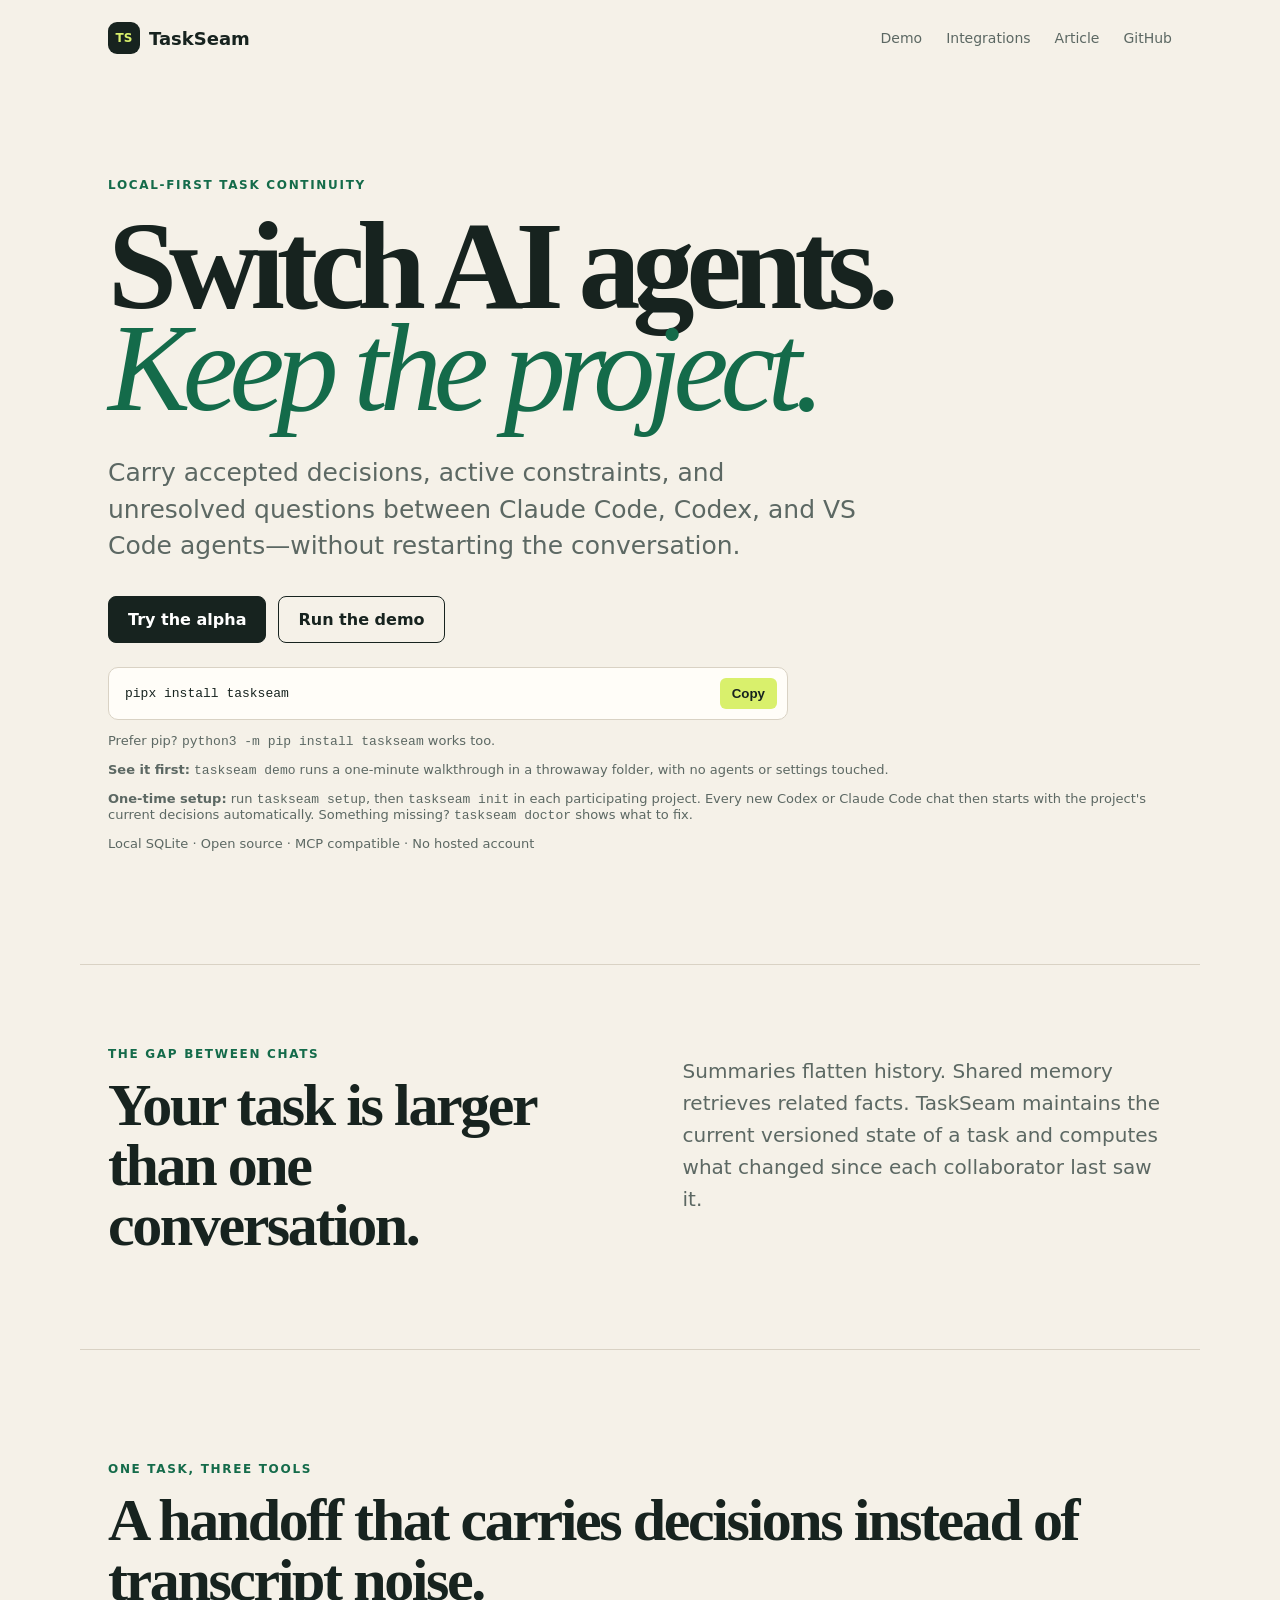
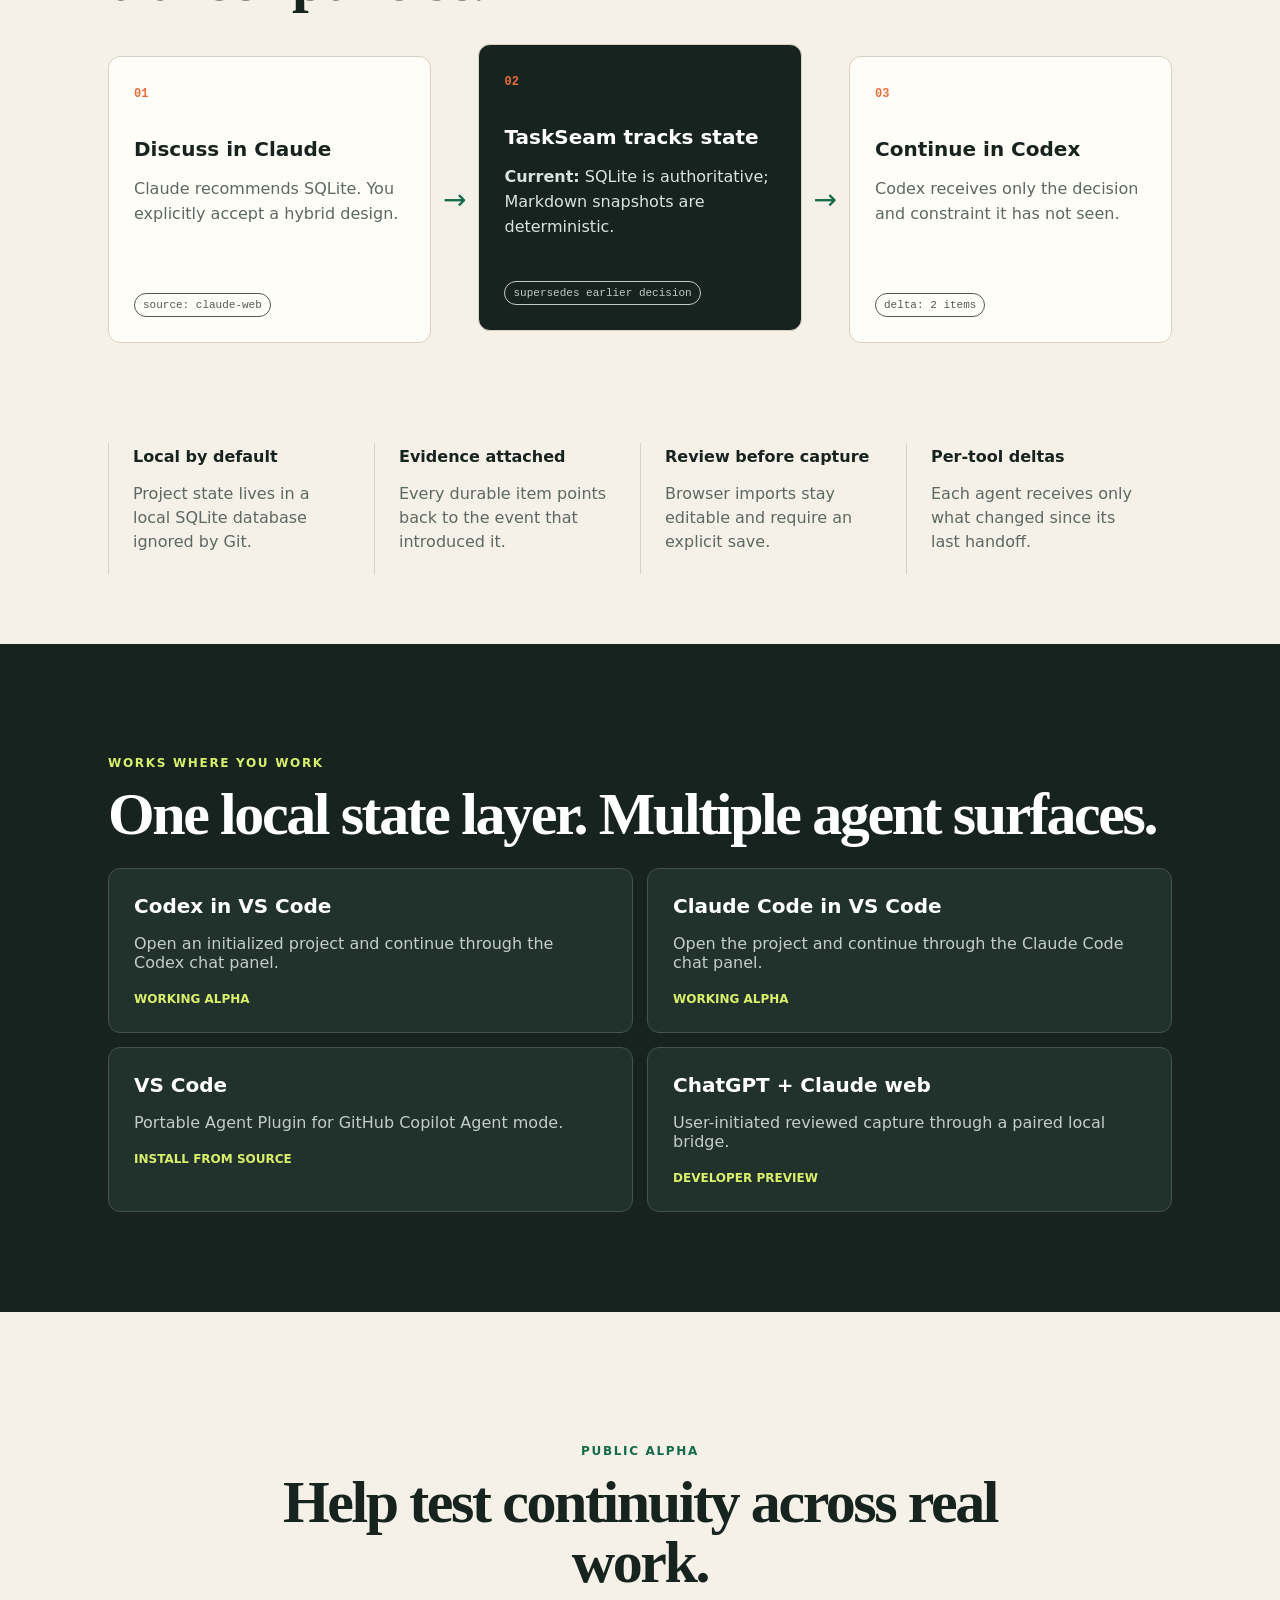
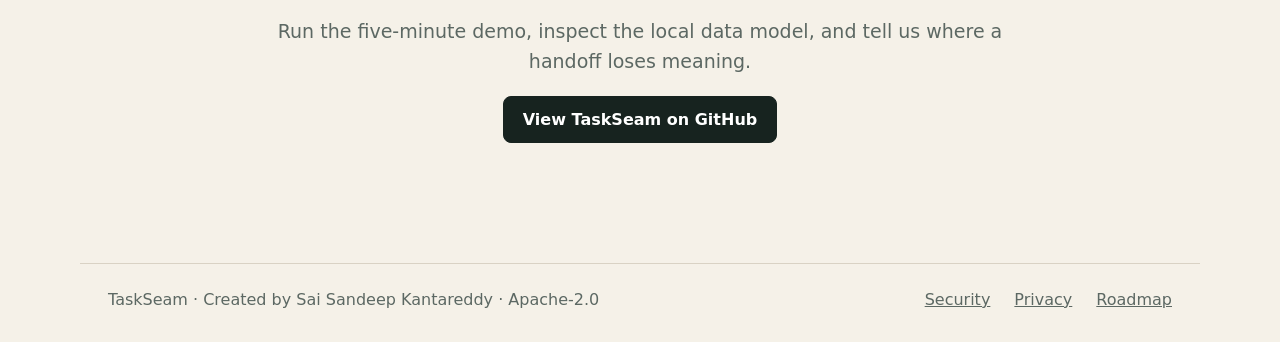
==== commit c842ea76: "Release 0.2.1: editor-only setup, doctor, and built-in demo - Detect Claude Code and Codex CLIs bund" ====
--- a/site/index.html
+++ b/site/index.html
@@ -60,7 +60,8 @@
         <button id="copy" type="button">Copy</button>
       </div>
       <p class="availability">Prefer pip? <code>python3 -m pip install taskseam</code> works too.</p>
-      <p class="availability"><strong>One-time setup:</strong> install, run <code>taskseam setup</code>, then <code>taskseam init</code> in each participating project. Open that project in Codex or Claude Code for VS Code and work through normal conversation.</p>
+      <p class="availability"><strong>See it first:</strong> <code>taskseam demo</code> runs a one-minute walkthrough in a throwaway folder, with no agents or settings touched.</p>
+      <p class="availability"><strong>One-time setup:</strong> run <code>taskseam setup</code>, then <code>taskseam init</code> in each participating project. Every new Codex or Claude Code chat then starts with the project's current decisions automatically. Something missing? <code>taskseam doctor</code> shows what to fix.</p>
       <p class="availability">Local SQLite · Open source · MCP compatible · No hosted account</p>
     </section>
 
